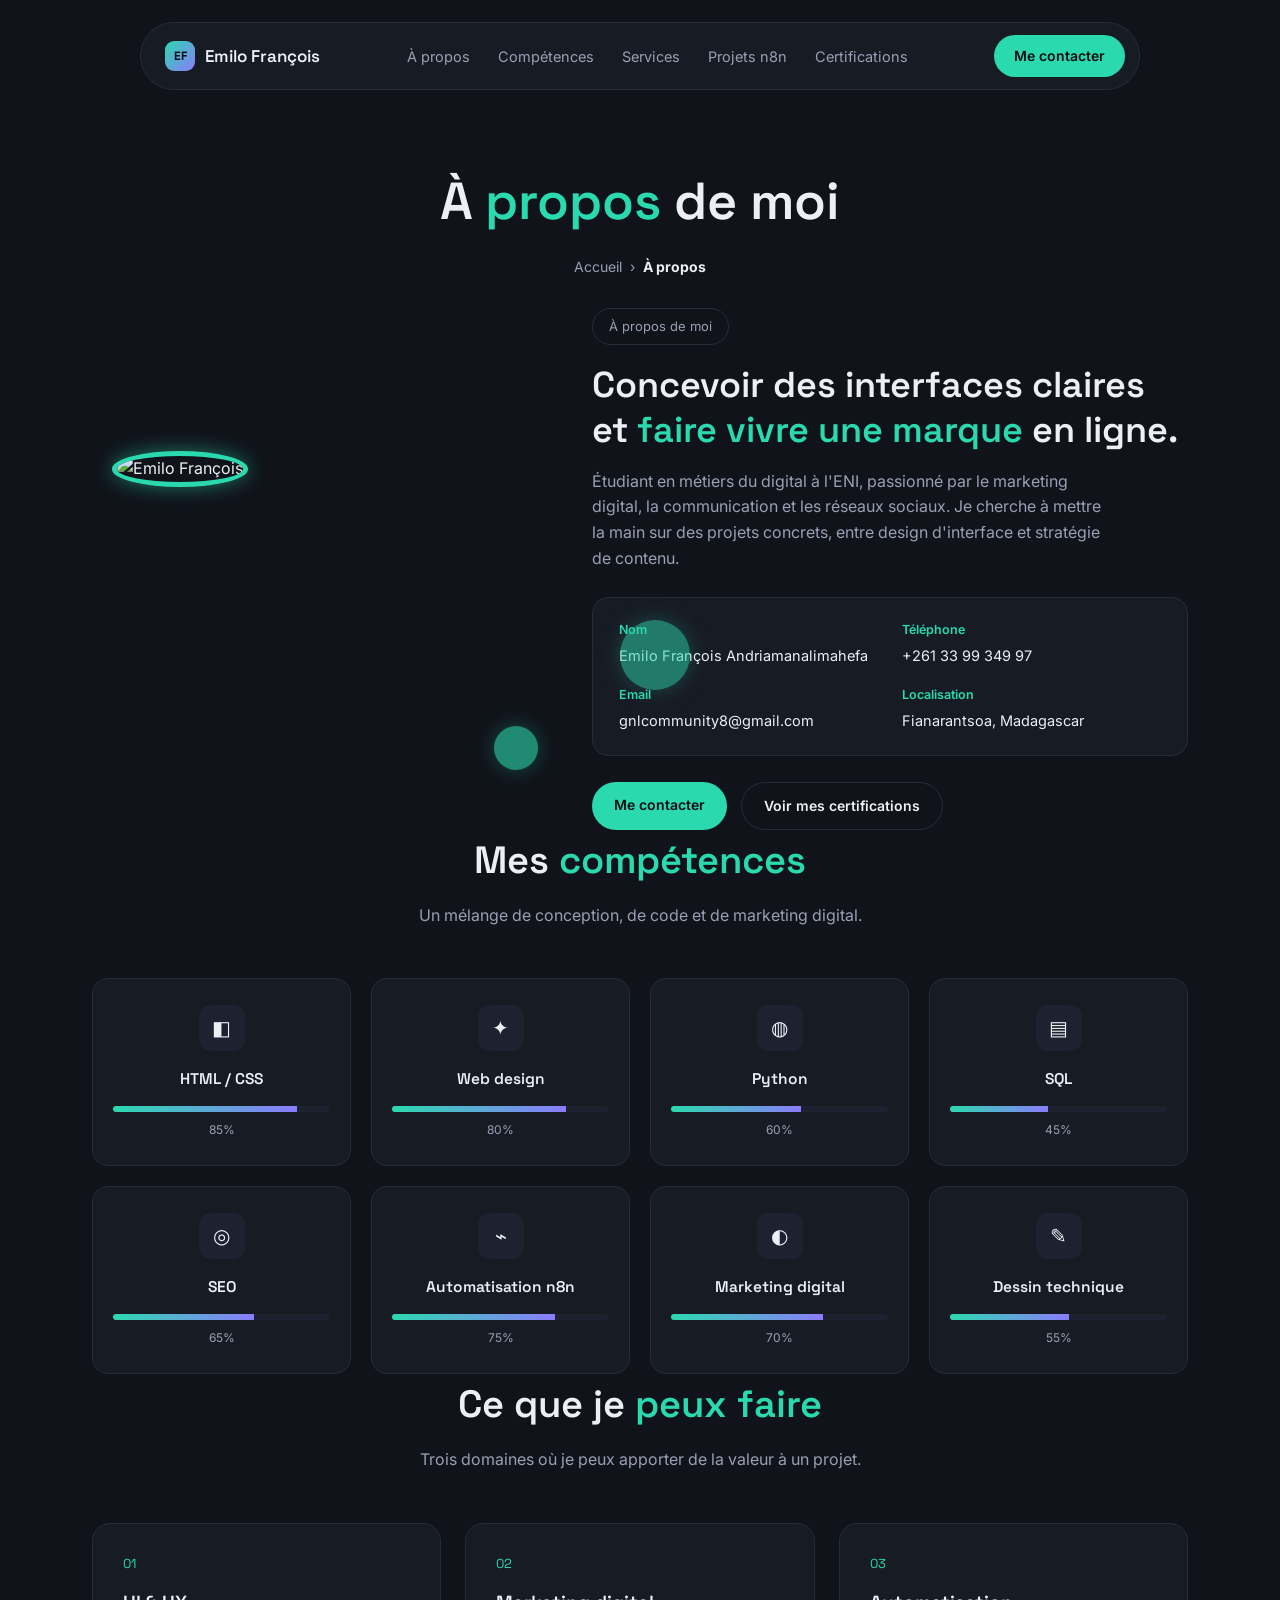
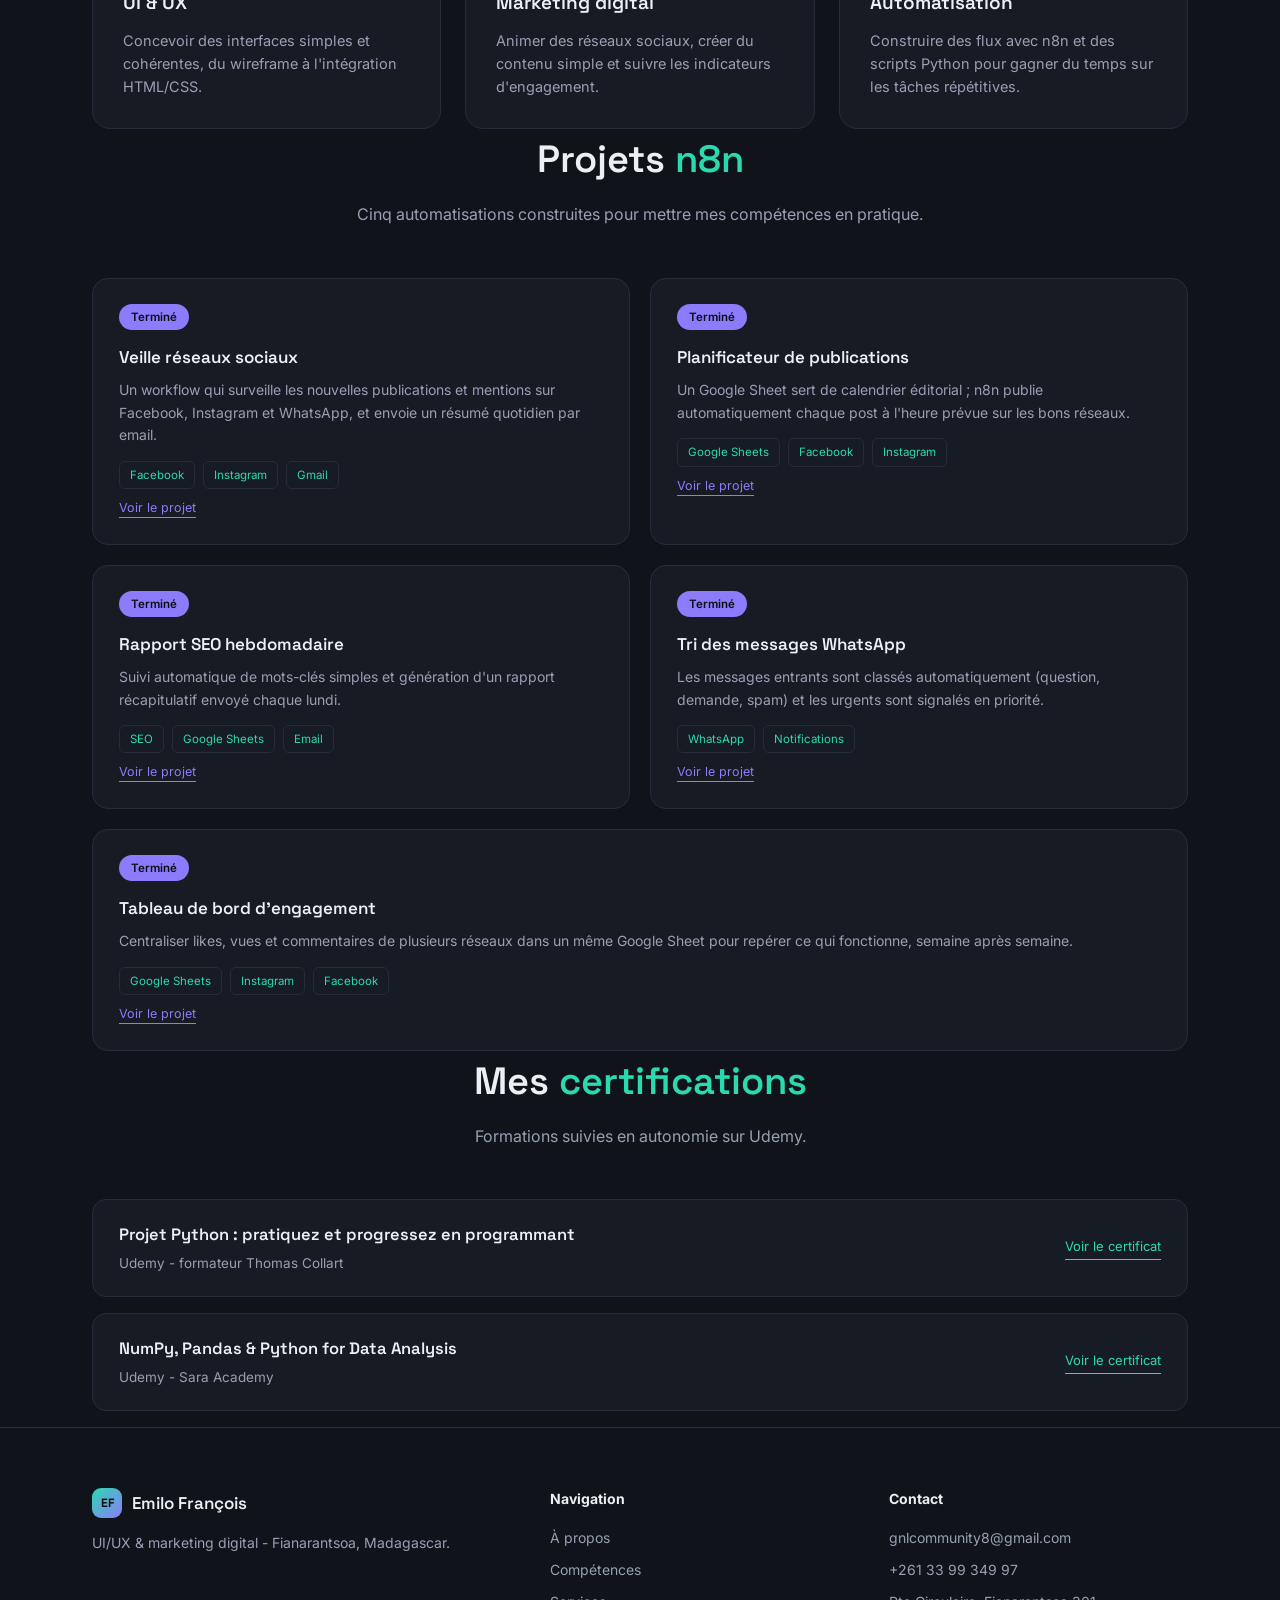
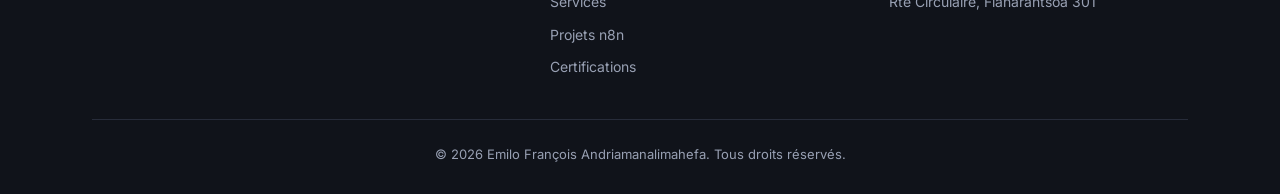
==== index.html @ 7b70b785 "Rename portfolio-emilo-v2.html to index.html" ====
<!DOCTYPE html>
<html lang="fr">
<head>
<meta charset="UTF-8">
<meta name="viewport" content="width=device-width, initial-scale=1.0">
<title>Emilo François Andriamanalimahefa — Portfolio</title>
<link rel="preconnect" href="https://fonts.googleapis.com">
<link rel="preconnect" href="https://fonts.gstatic.com" crossorigin>
<link href="https://fonts.googleapis.com/css2?family=Space+Grotesk:wght@500;600;700&family=Inter:wght@400;500;600&display=swap" rel="stylesheet">
<style>
  :root{
    --bg:#10131A;
    --panel:#171B24;
    --panel-2:#1D2230;
    --border:#272C3A;
    --text:#ECEFF4;
    --muted:#98A0B3;
    --teal:#2BD9AF;
    --violet:#8B7CFB;
  }
  *{ box-sizing:border-box; margin:0; padding:0; }
  html{ scroll-behavior:smooth; }
  body{
    background:var(--bg);
    color:var(--text);
    font-family:'Inter', sans-serif;
    line-height:1.6;
  }
  h1,h2,h3,.brand{ font-family:'Space Grotesk', sans-serif; font-weight:600; }
  a{ color:inherit; text-decoration:none; }
  .wrap{ max-width:1160px; margin:0 auto; padding:0 32px; }
  section{ padding:96px 0; }

  /* ---- nav ---- */
  .navbar{
    background:var(--panel);
    border:1px solid var(--border);
    border-radius:100px;
    margin:22px auto 0;
    max-width:1000px;
    display:flex; align-items:center; justify-content:space-between;
    padding:12px 14px 12px 24px;
  }
  .navbar.wrap{
    max-width:1000px;
  }

  .site-header{ 
    max-width:1000px; 
  }

  .brand{ 
    display:flex; 
    align-items:center; 
    gap:10px; 
    font-size:17px; 
  }

  .footer-brand{ 
    margin-bottom:14px; 
  }

  .brand .chip{
    width:30px; 
    height:30px; 
    border-radius:9px;
    background:linear-gradient(135deg, var(--teal), var(--violet));
    display:flex; 
    align-items:center; 
    justify-content:center;
    font-size:12px; 
    font-weight:700; color:#0B0D12;
  }

  .navlinks{ 
    display:flex; 
    gap:28px; 
    font-size:14.5px; 
    color:var(--muted); 
  }

  .navlinks a:hover{ 
    color:var(--text); 
  }

  .navbar .cta{
    background:var(--teal); 
    color:#0B0D12; 
    font-weight:600; 
    font-size:14px;
    padding:10px 20px; 
    border-radius:100px;
  }

  @media (max-width:760px){ .navlinks{ display:none; } }

  /* ---- header / breadcrumb ---- */
  .pageHead{ 
    text-align:center; 
    padding:70px 0 30px; 
  }

  .pageHead h1{ 
    font-size:clamp(34px,5vw,52px); 
  }
   .pageHead h1 em{ 
    color:var(--teal); 
    font-style:normal; 
  }
  .crumb{ 
    color:var(--muted); 
    font-size:14px; 
    margin-top:12px; 
  }

  .crumb b{ 
    color:var(--text); 
  }

  /* ---- about ---- */
  .about{ 
    display:grid; 
    grid-template-columns: 0.85fr 1.15fr; 
    gap:60px; 
    align-items:center; 
  }

  .photo-wrap .photo img{ 
    position:relative; 
    width:100%; 
    max-width:360px;
    box-shadow:0 0 20px rgba(43, 217, 175, 0.5);
  }

  .photo-wrap ::before{
    content:""; 
    position:absolute; 
    top:620px; 
    left:620px;
    width:70px; 
    height:70px;
    box-shadow:0 0 20px rgba(43, 217, 175, 0.5);
    border-radius:50%;
    background:var(--teal); 
    opacity:.5; z-index:0;
  }

  .photo-wrap ::after{
    content:""; 
    position:absolute; 
    bottom:130px; right:58%;
    box-shadow:0 0 20px rgba(43, 217, 175, 0.5);
    width:44px; 
    height:44px; 
    border-radius:50%;
    background:var(--teal); 
    opacity:.6; 
    z-index:0;
  }
 

  img {
    border-radius :50%;
    border: 5px solid var(--teal);
    margin-left: 20px;
    margin-bottom: 200px;
  }

  .tagpill{
    display:inline-block; 
    font-size:13px; 
    padding:7px 16px;
    border:1px solid var(--border); 
    border-radius:100px; 
    color:var(--muted);
    margin-bottom:18px;
  }

  .about h2{ 
    font-size:clamp(26px,3.4vw,36px); 
    line-height:1.25; 
    margin-bottom:16px; 
  }

  .about h2 em{ 
    color:var(--teal); 
    font-style:normal; 
  }

  .about p.lead{ 
    color:var(--muted); 
    max-width:52ch; 
    margin-bottom:26px; 
  }

  .infobox{
    background:var(--panel); 
    border:1px solid var(--border); 
    border-radius:16px;
    padding:22px 26px; 
    display:grid; 
    grid-template-columns:1fr 1fr; 
    gap:18px 24px;
    margin-bottom:26px;
  }

  .infobox .lbl{ color:var(--teal); font-size:12.5px; font-weight:600; }
  .infobox .val{ font-size:14.5px; margin-top:4px; word-break:break-word; }
  .btnrow{ display:flex; gap:14px; flex-wrap:wrap; }
  .btn{ font-size:14px; font-weight:600; padding:12px 22px; border-radius:100px; }
  .btn.solid{ background:var(--teal); color:#0B0D12; }
  .btn.ghost{ border:1px solid var(--border); color:var(--text); }
  .btn.solid:hover{ background:var(--violet); }
  .btn.ghost:hover{ border-color:var(--teal); color:var(--teal); }

  /* ---- skills ---- */
  .skills-head{ text-align:center; margin-bottom:50px; }
  .skills-head h2{ font-size:clamp(26px,3.6vw,38px); }
  .skills-head h2 em{ color:var(--teal); font-style:normal; }
  .skills-head p{ color:var(--muted); margin-top:12px; }
  .skill-grid{ display:grid; grid-template-columns:repeat(4,1fr); gap:20px; }
  .skill-card{
    background:var(--panel); border:1px solid var(--border); border-radius:16px;
    padding:26px 20px; text-align:center;
  }
  .skill-card .ic{
    width:46px; height:46px; border-radius:12px; margin:0 auto 16px;
    background:var(--panel-2); display:flex; align-items:center; justify-content:center;
    font-size:20px;
  }
  .skill-card h3{ font-size:15.5px; margin-bottom:14px; }
  .meter{ height:6px; border-radius:100px; background:var(--panel-2); overflow:hidden; }
  .meter b{ display:block; height:100%; width:0; background:linear-gradient(90deg,var(--teal),var(--violet)); transition:width 1.1s ease; }
  .pct{ font-size:12px; color:var(--muted); margin-top:8px; }
  @media (max-width:900px){ .skill-grid{ grid-template-columns:repeat(2,1fr);} .about{ grid-template-columns:1fr; } }

  /* ---- services ---- */
  .svc-grid{ display:grid; grid-template-columns:repeat(3,1fr); gap:24px; }
  .svc-card{
    background:var(--panel); border:1px solid var(--border); border-radius:18px;
    padding:30px;
  }
  .svc-card .num{ color:var(--teal); font-family:'Space Grotesk',sans-serif; font-size:13px; }
  .svc-card h3{ font-size:19px; margin:14px 0 10px; }
  .svc-card p{ color:var(--muted); font-size:14.5px; }
  @media (max-width:860px){ .svc-grid{ grid-template-columns:1fr; } }

  /* ---- projets n8n ---- */
  .proj-grid{ 
    display:grid; 
    grid-template-columns:repeat(2,1fr); 
    gap:20px; }
  .proj-card{
    background:var(--panel); 
    border:1px solid var(--border); 
    border-radius:16px;
    padding:24px 26px; position:relative;
  }
  .proj-card .status{
    display:inline-block; 
    font-size:11.5px; 
    font-weight:600; 
    color:#0B0D12;
    background:var(--violet); 
    padding:4px 12px; 
    border-radius:100px; 
    margin-bottom:14px;
  }
  
  .proj-card h3{ 
    font-size:17px; 
    margin-bottom:8px; }
  .proj-card p{ color:var(--muted); font-size:14px; }
  .proj-card .tools{ margin-top:14px; display:flex; flex-wrap:wrap; gap:8px; }
  .proj-card .tools span{ 
    font-size:11.5px; 
    color:var(--teal); 
    border:1px solid var(--border); 
    padding:4px 10px; 
    border-radius:6px; 
  }
  
  .links{ margin-top:5px; }
  .links a{
    font-size:12.5px; 
    color:var(--violet); 
    border-bottom:1px solid var(--violet); 
    padding-bottom:2px;
  }
  .proj-card.full-width{ grid-column:1 / -1; }
  @media (max-width:820px){ .proj-grid{ grid-template-columns:1fr; } }

  /* ---- certifications ---- */
  .cert{
    display:flex; justify-content:space-between; align-items:center; gap:16px;
    background:var(--panel); border:1px solid var(--border); border-radius:14px;
    padding:22px 26px; margin-bottom:16px;
  }
  .cert h3{ font-size:16.5px; }
  .cert p{ color:var(--muted); font-size:13.5px; margin-top:4px; }
  .cert a{ font-size:13px; color:var(--teal); white-space:nowrap; border-bottom:1px solid var(--teal); padding-bottom:2px; }

  /* ---- footer ---- */
  footer{ border-top:1px solid var(--border); padding:60px 0 30px; }
  .foot-grid{ display:grid; grid-template-columns:1.4fr 1fr 1fr; gap:40px; margin-bottom:40px; }
  .foot-grid h4{ font-size:14px; margin-bottom:16px; color:var(--text); }
  .foot-grid p{ color:var(--muted); font-size:14px; }
  .foot-grid ul{ list-style:none; display:flex; flex-direction:column; gap:10px; font-size:14px; color:var(--muted); }
  .foot-bottom{ text-align:center; font-size:13px; color:var(--muted); border-top:1px solid var(--border); padding-top:24px; }
  @media (max-width:760px){ .foot-grid{ grid-template-columns:1fr; } }
</style>
</head>
<body>

<div class="navbar wrap" style="max-width:1000px;">
  <div class="brand"><span class="chip">EF</span>Emilo François</div>
  <div class="navlinks">
    <a href="#apropos">À propos</a>
    <a href="#competences">Compétences</a>
    <a href="#services">Services</a>
    <a href="#projets">Projets n8n</a>
    <a href="#certifications">Certifications</a>
  </div>
  <a class="cta" href="#contact">Me contacter</a>
</div>

<header class="pageHead">
  <h1>À <em>propos</em> de moi</h1>
  <div class="crumb">Accueil &nbsp;›&nbsp; <b>À propos</b></div>
</header>

<section id="apropos" class="wrap">
  <div class="about">
    <div class="photo-wrap">
      <div class="photo"><img src="images/emilo.jpeg" alt="Emilo François"></div>
    </div>
    <div>
      <span class="tagpill">À propos de moi</span>
      <h2>Concevoir des interfaces claires et <em>faire vivre une marque</em> en ligne.</h2>
      <p class="lead">Étudiant en métiers du digital à l'ENI, passionné par le marketing digital, la communication et les réseaux sociaux. Je cherche à mettre la main sur des projets concrets, entre design d'interface et stratégie de contenu.</p>
      <div class="infobox">
        <div><div class="lbl">Nom</div><div class="val">Emilo François Andriamanalimahefa</div></div>
        <div><div class="lbl">Téléphone</div><div class="val">+261 33 99 349 97</div></div>
        <div><div class="lbl">Email</div><div class="val">gnlcommunity8@gmail.com</div></div>
        <div><div class="lbl">Localisation</div><div class="val">Fianarantsoa, Madagascar</div></div>
      </div>
      <div class="btnrow">
        <a class="btn solid" href="mailto:gnlcommunity8@gmail.com">Me contacter</a>
        <a class="btn ghost" href="#certifications">Voir mes certifications</a>
      </div>
    </div>
  </div>
</section>

<section id="competences" class="wrap">
  <div class="skills-head">
    <h2>Mes <em>compétences</em></h2>
    <p>Un mélange de conception, de code et de marketing digital.</p>
  </div>
  <div class="skill-grid">
    <div class="skill-card" data-level="85"><div class="ic">◧</div><h3>HTML / CSS</h3><div class="meter"><b></b></div><div class="pct">85%</div></div>
    <div class="skill-card" data-level="80"><div class="ic">✦</div><h3>Web design</h3><div class="meter"><b></b></div><div class="pct">80%</div></div>
    <div class="skill-card" data-level="60"><div class="ic">◍</div><h3>Python</h3><div class="meter"><b></b></div><div class="pct">60%</div></div>
    <div class="skill-card" data-level="45"><div class="ic">▤</div><h3>SQL</h3><div class="meter"><b></b></div><div class="pct">45%</div></div>
    <div class="skill-card" data-level="65"><div class="ic">◎</div><h3>SEO</h3><div class="meter"><b></b></div><div class="pct">65%</div></div>
    <div class="skill-card" data-level="75"><div class="ic">⌁</div><h3>Automatisation n8n</h3><div class="meter"><b></b></div><div class="pct">75%</div></div>
    <div class="skill-card" data-level="70"><div class="ic">◐</div><h3>Marketing digital</h3><div class="meter"><b></b></div><div class="pct">70%</div></div>
    <div class="skill-card" data-level="55"><div class="ic">✎</div><h3>Dessin technique</h3><div class="meter"><b></b></div><div class="pct">55%</div></div>
  </div>
</section>

<section id="services" class="wrap">
  <div class="skills-head">
    <h2>Ce que je <em>peux faire</em></h2>
    <p>Trois domaines où je peux apporter de la valeur à un projet.</p>
  </div>
  <div class="svc-grid">
    <div class="svc-card">
      <div class="num">01</div>
      <h3>UI &amp; UX</h3>
      <p>Concevoir des interfaces simples et cohérentes, du wireframe à l'intégration HTML/CSS.</p>
    </div>
    <div class="svc-card">
      <div class="num">02</div>
      <h3>Marketing digital</h3>
      <p>Animer des réseaux sociaux, créer du contenu simple et suivre les indicateurs d'engagement.</p>
    </div>
    <div class="svc-card">
      <div class="num">03</div>
      <h3>Automatisation</h3>
      <p>Construire des flux avec n8n et des scripts Python pour gagner du temps sur les tâches répétitives.</p>
    </div>
  </div>
</section>

<section id="projets" class="wrap">
  <div class="skills-head">
    <h2>Projets <em>n8n</em></h2>
    <p>Cinq automatisations construites pour mettre mes compétences en pratique.</p>
  </div>
  <div class="proj-grid">
    <div class="proj-card">
      <span class="status done">Terminé</span>
      <h3>Veille réseaux sociaux</h3>
      <p>Un workflow qui surveille les nouvelles publications et mentions sur Facebook, Instagram et WhatsApp, et envoie un résumé quotidien par email.</p>
      <div class="tools"><span>Facebook</span><span>Instagram</span><span>Gmail</span></div>
      <div class="links"><a href="#" target="_blank" rel="noopener">Voir le projet</a></div>
    </div>
    <div class="proj-card">
      <span class="status done">Terminé</span>
      <h3>Planificateur de publications</h3>
      <p>Un Google Sheet sert de calendrier éditorial ; n8n publie automatiquement chaque post à l'heure prévue sur les bons réseaux.</p>
      <div class="tools"><span>Google Sheets</span><span>Facebook</span><span>Instagram</span></div>
      <div class="links"><a href="#" target="_blank" rel="noopener">Voir le projet</a></div>
    </div>
    <div class="proj-card">
      <span class="status done">Terminé</span>
      <h3>Rapport SEO hebdomadaire</h3>
      <p>Suivi automatique de mots-clés simples et génération d'un rapport récapitulatif envoyé chaque lundi.</p>
      <div class="tools"><span>SEO</span><span>Google Sheets</span><span>Email</span></div>
      <div class="links"><a href="#" target="_blank" rel="noopener">Voir le projet</a></div>
    </div>
    <div class="proj-card">
      <span class="status done">Terminé</span>
      <h3>Tri des messages WhatsApp</h3>
      <p>Les messages entrants sont classés automatiquement (question, demande, spam) et les urgents sont signalés en priorité.</p>
      <div class="tools"><span>WhatsApp</span><span>Notifications</span></div>
      <div class="links"><a href="#" target="_blank" rel="noopener">Voir le projet</a></div>
    </div>
    <div class="proj-card" style="grid-column:1 / -1;">
      <span class="status done">Terminé</span>
      <h3>Tableau de bord d'engagement</h3>
      <p>Centraliser likes, vues et commentaires de plusieurs réseaux dans un même Google Sheet pour repérer ce qui fonctionne, semaine après semaine.</p>
      <div class="tools"><span>Google Sheets</span><span>Instagram</span><span>Facebook</span></div>
      <div class="links"><a href="#" target="_blank" rel="noopener">Voir le projet</a></div>
    </div>
  </div>
</section>

<section id="certifications" class="wrap">
  <div class="skills-head">
    <h2>Mes <em>certifications</em></h2>
    <p>Formations suivies en autonomie sur Udemy.</p>
  </div>
  <div class="cert">
    <div>
      <h3>Projet Python : pratiquez et progressez en programmant</h3>
      <p>Udemy - formateur Thomas Collart</p>
    </div>
    <a href="https://ude.my/UC-29e9c13c-3653-44a8-a137-3fab49cb236e" target="_blank" rel="noopener">Voir le certificat</a>
  </div>
  <div class="cert">
    <div>
      <h3>NumPy, Pandas &amp; Python for Data Analysis</h3>
      <p>Udemy - Sara Academy</p>
    </div>
    <a href="https://ude.my/UC-13073cbd-6714-447e-84b9-987572819603" target="_blank" rel="noopener">Voir le certificat</a>
  </div>
</section>

<footer id="contact">
  <div class="wrap">
    <div class="foot-grid">
      <div>
        <div class="brand" style="margin-bottom:14px;"><span class="chip">EF</span>Emilo François</div>
        <p>UI/UX &amp; marketing digital - Fianarantsoa, Madagascar.</p>
      </div>
      <div>
        <h4>Navigation</h4>
        <ul>
          <li><a href="#apropos">À propos</a></li>
          <li><a href="#competences">Compétences</a></li>
          <li><a href="#services">Services</a></li>
          <li><a href="#projets">Projets n8n</a></li>
          <li><a href="#certifications">Certifications</a></li>
        </ul>
      </div>
      <div>
        <h4>Contact</h4>
        <ul>
          <li><a href="mailto:gnlcommunity8@gmail.com">gnlcommunity8@gmail.com</a></li>
          <li><a href="tel:+261339934997">+261 33 99 349 97</a></li>
          <li>Rte Circulaire, Fianarantsoa 301</li>
        </ul>
      </div>
    </div>
    <div class="foot-bottom">© 2026 Emilo François Andriamanalimahefa. Tous droits réservés.</div>
  </div>
</footer>

<script>
  const io = new IntersectionObserver((entries) => {
    entries.forEach(e => {
      if(e.isIntersecting){
        const card = e.target;
        const lvl = card.getAttribute('data-level');
        card.querySelector('.meter b').style.width = lvl + '%';
        io.unobserve(card);
      }
    });
  }, { threshold:.4 });
  document.querySelectorAll('.skill-card').forEach(c => io.observe(c));
</script>

</body>
</html>
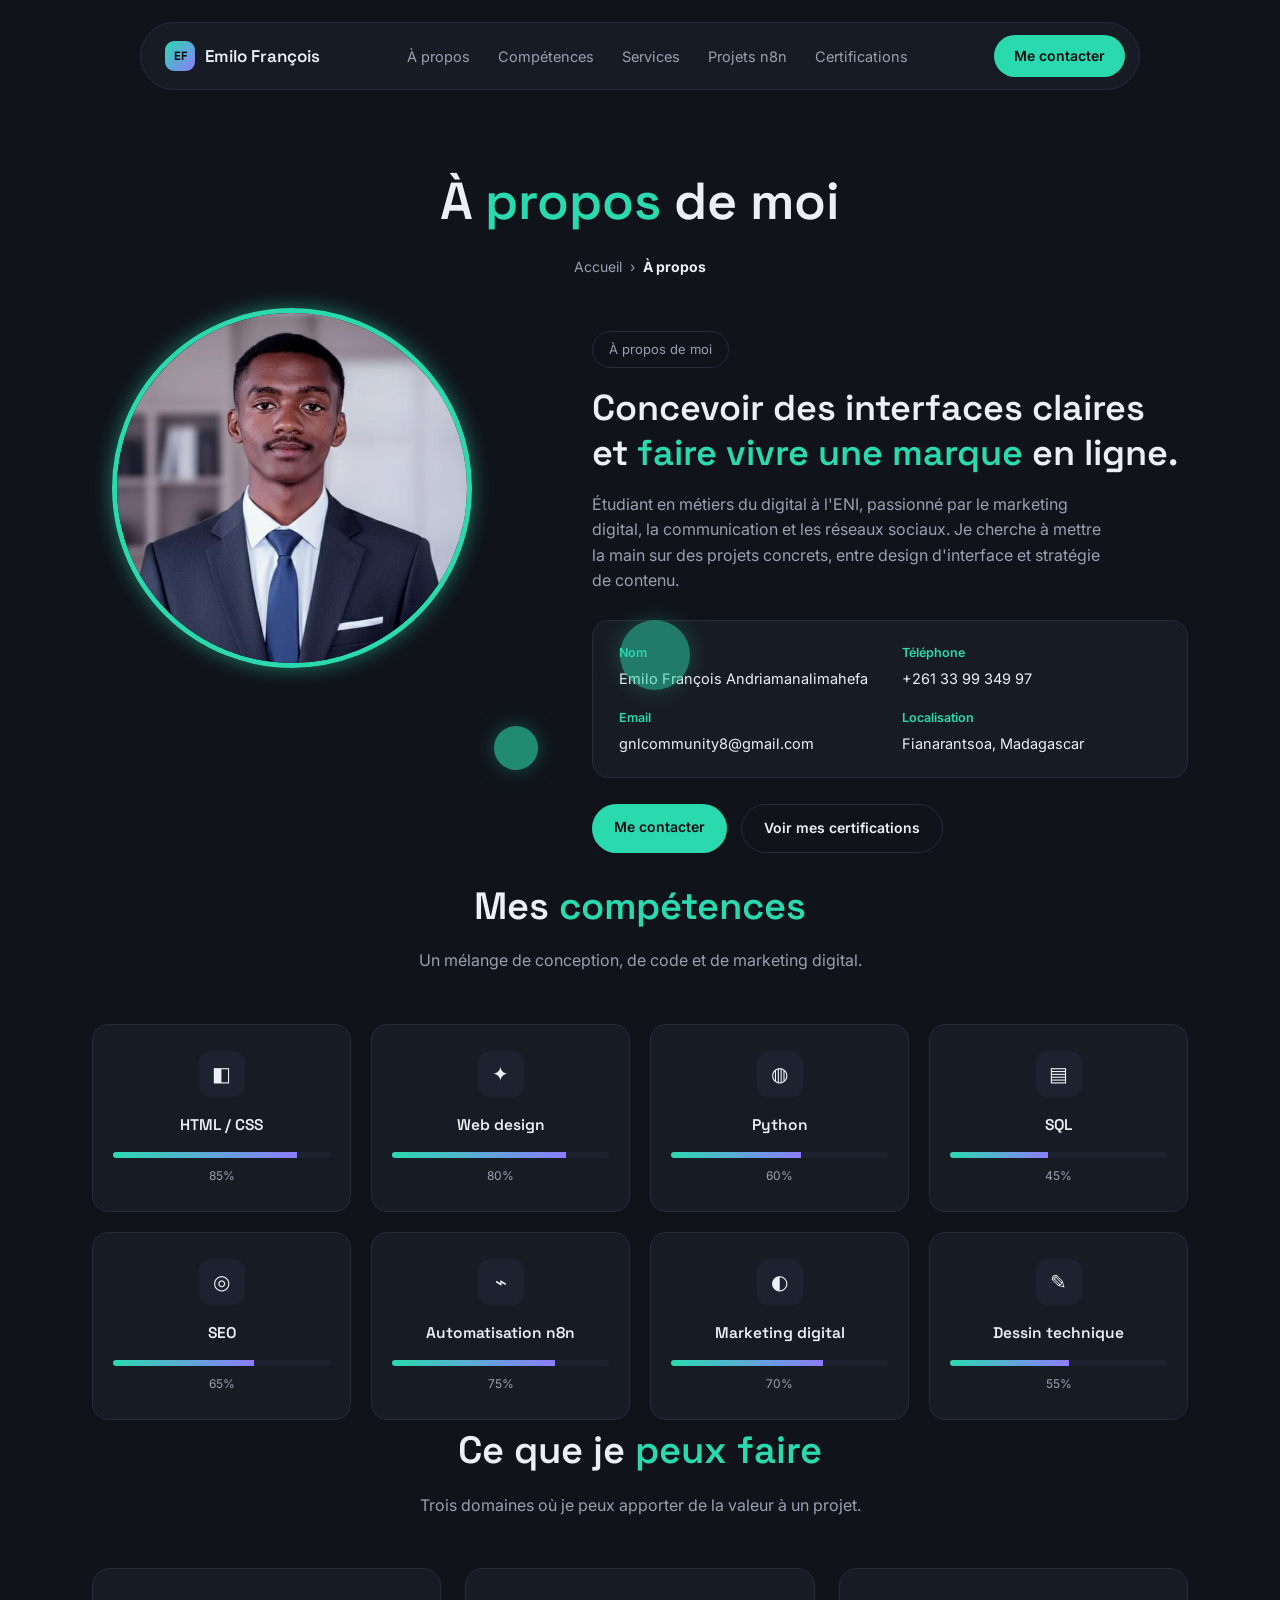
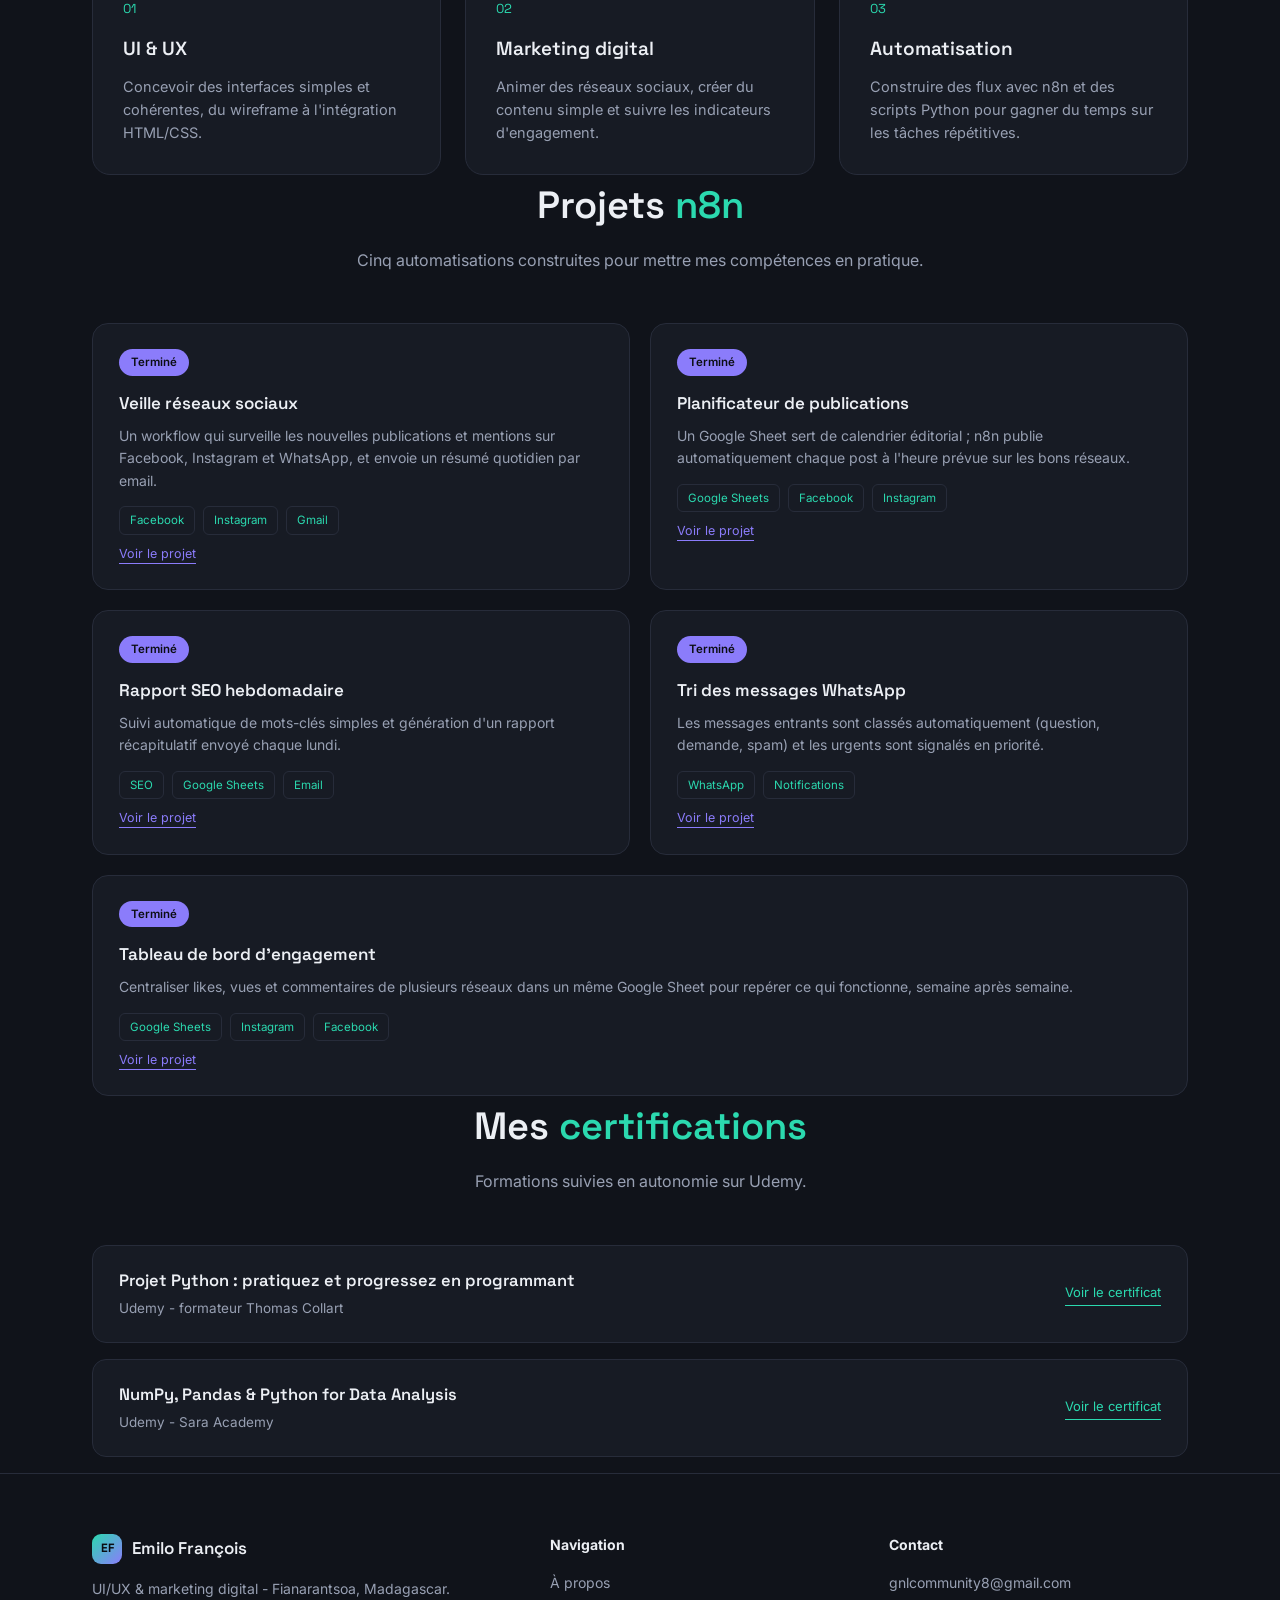
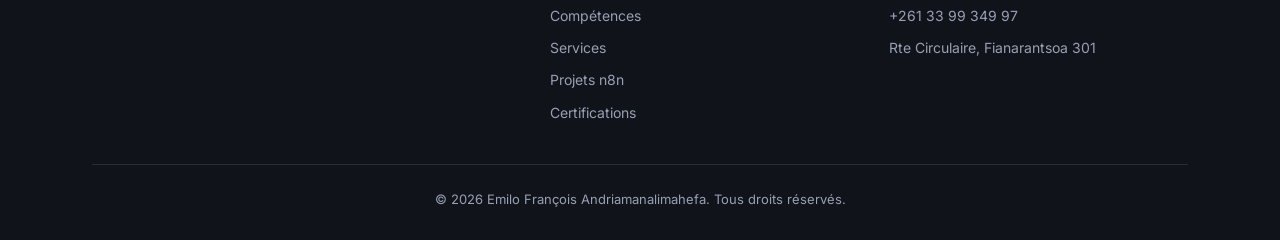
==== commit 3d0ac48f: "Update index.html" ====
--- a/index.html
+++ b/index.html
@@ -332,7 +332,7 @@
 <section id="apropos" class="wrap">
   <div class="about">
     <div class="photo-wrap">
-      <div class="photo"><img src="images/emilo.jpeg" alt="Emilo François"></div>
+      <div class="photo"><img src="emilo.jpeg" alt="Emilo François"></div>
     </div>
     <div>
       <span class="tagpill">À propos de moi</span>
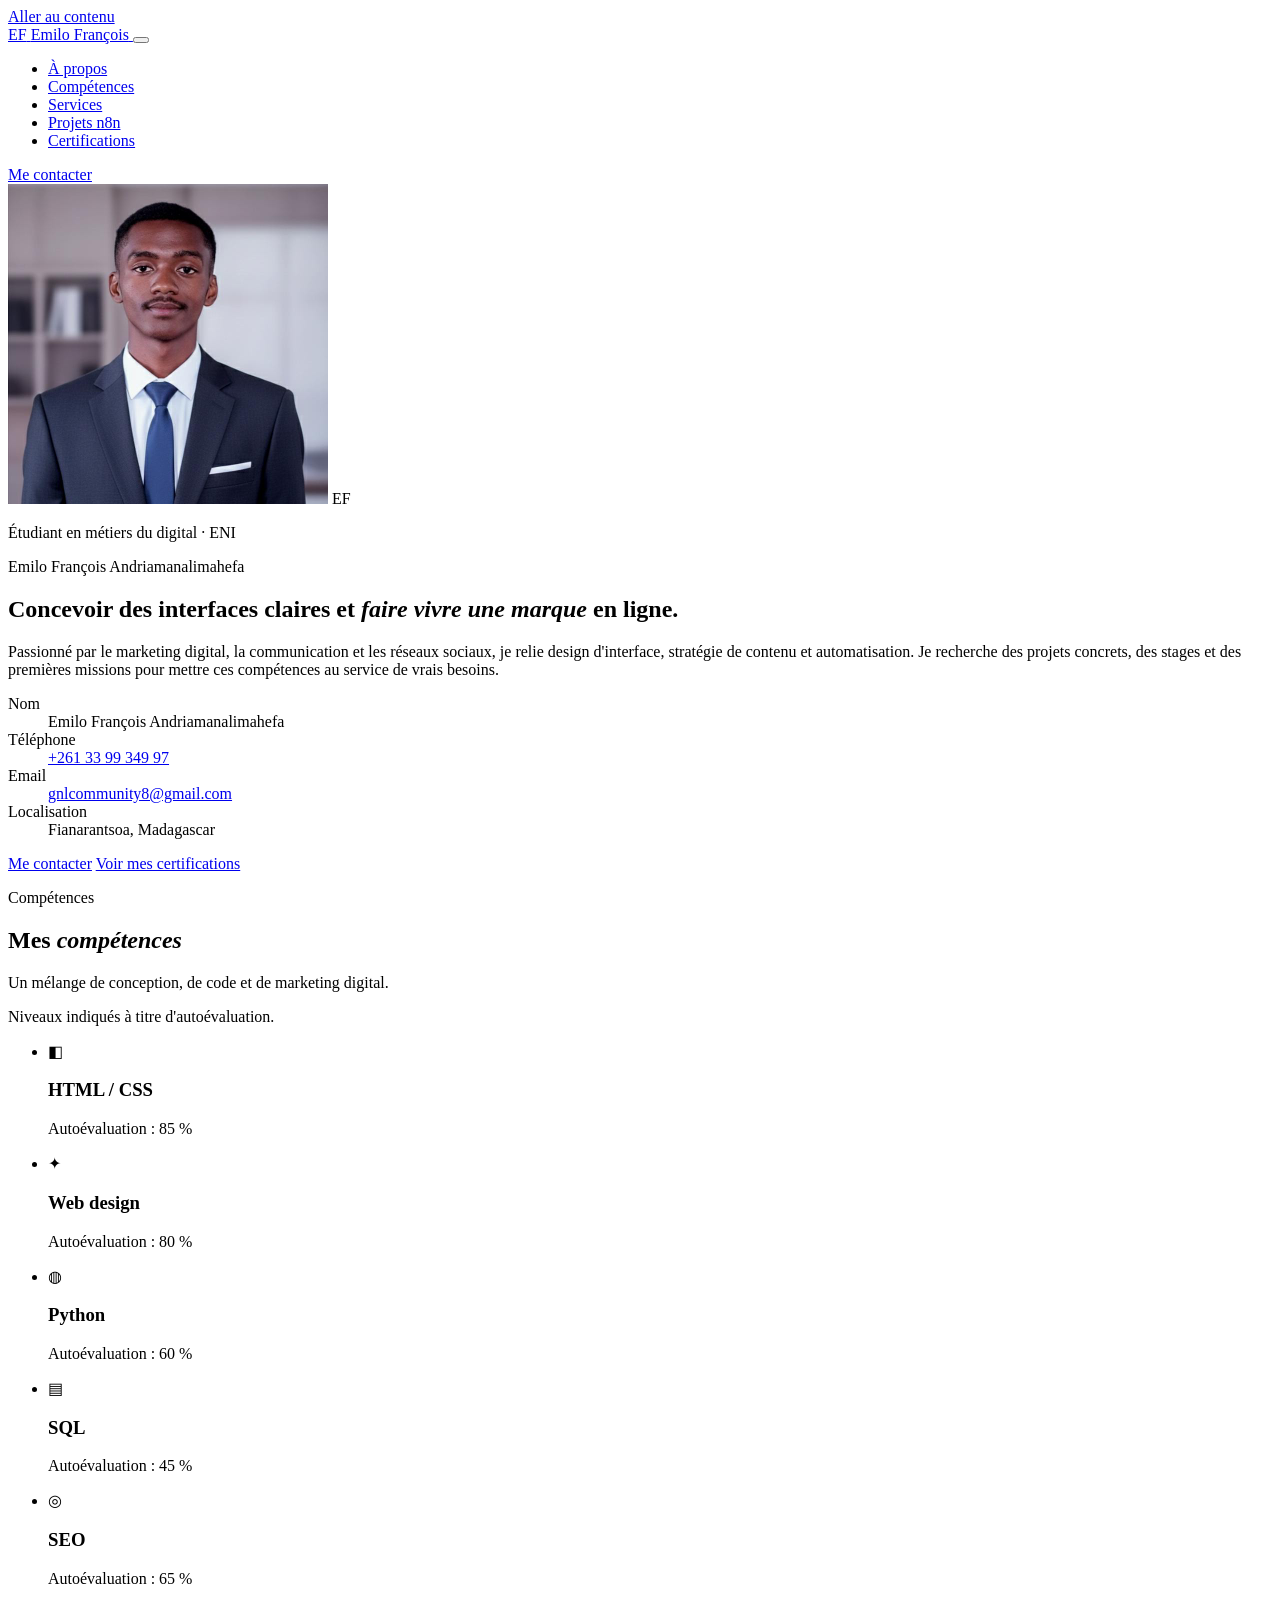
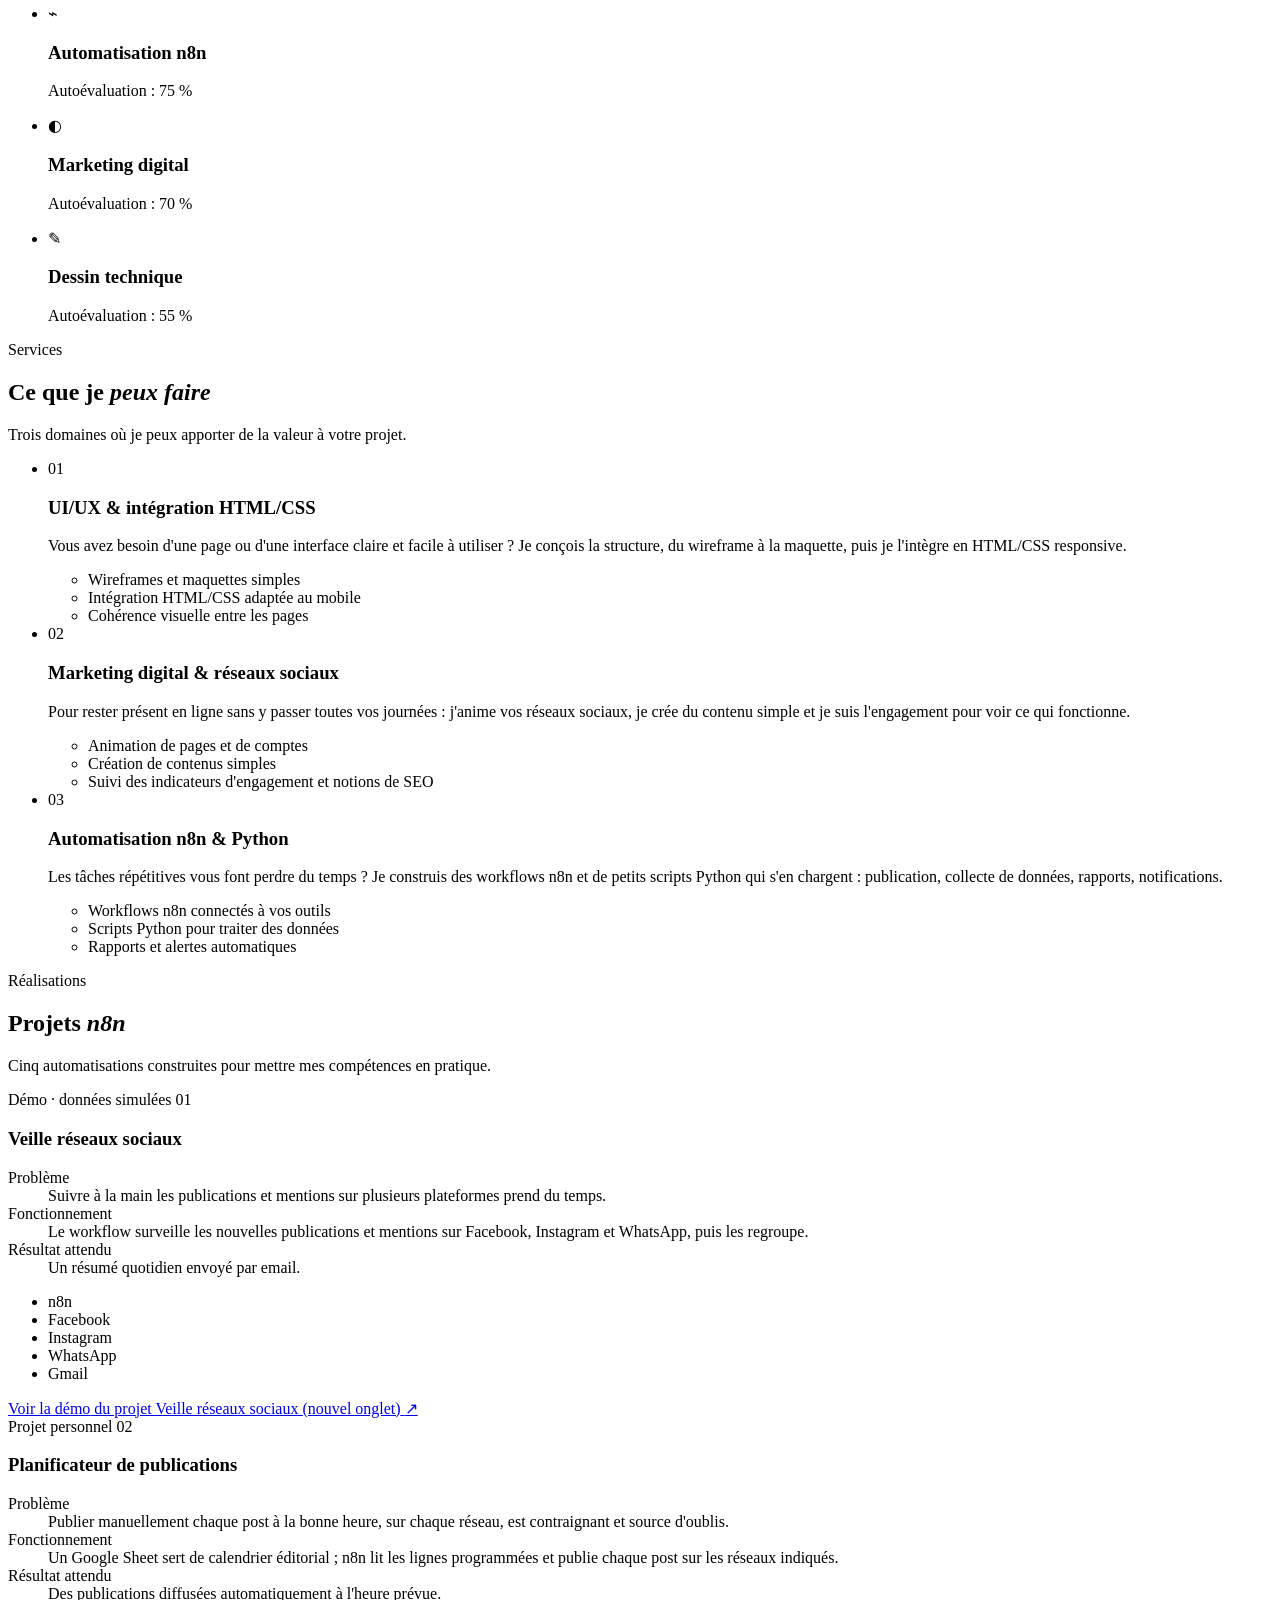
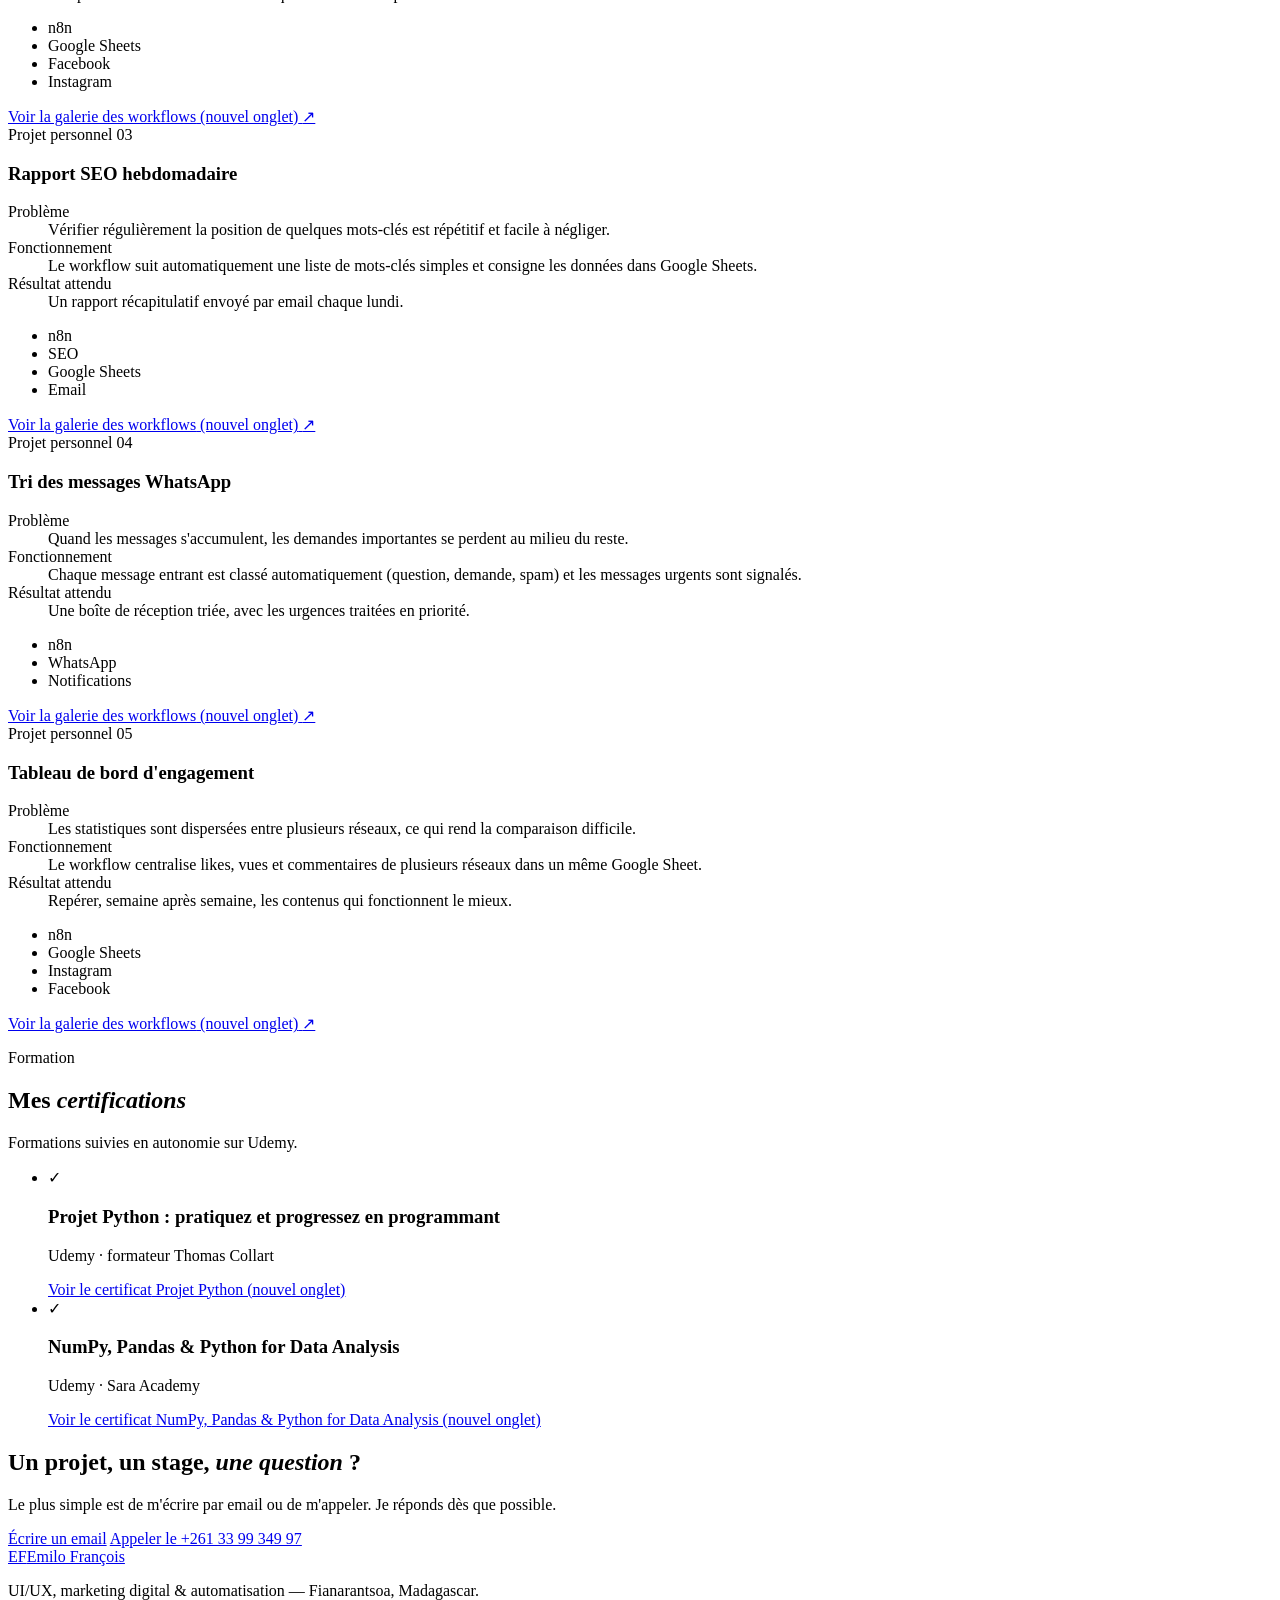
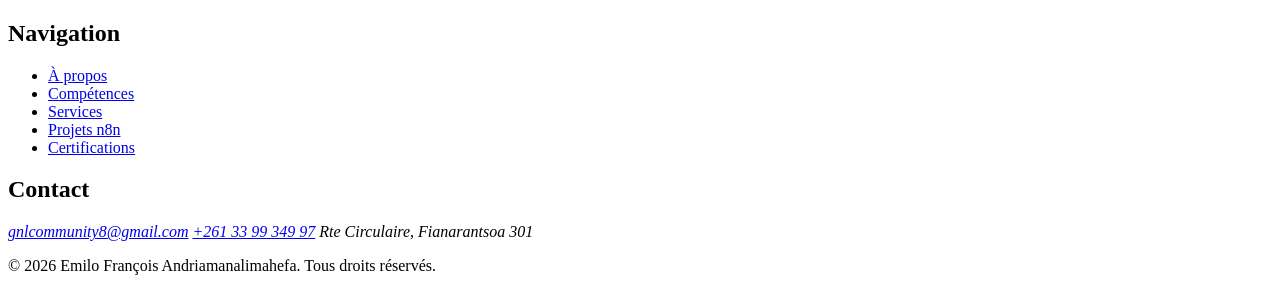
==== commit db129e81: "Update index.html" ====
--- a/index.html
+++ b/index.html
@@ -1,506 +1,367 @@
 <!DOCTYPE html>
 <html lang="fr">
 <head>
-<meta charset="UTF-8">
-<meta name="viewport" content="width=device-width, initial-scale=1.0">
-<title>Emilo François Andriamanalimahefa — Portfolio</title>
-<link rel="preconnect" href="https://fonts.googleapis.com">
-<link rel="preconnect" href="https://fonts.gstatic.com" crossorigin>
-<link href="https://fonts.googleapis.com/css2?family=Space+Grotesk:wght@500;600;700&family=Inter:wght@400;500;600&display=swap" rel="stylesheet">
-<style>
-  :root{
-    --bg:#10131A;
-    --panel:#171B24;
-    --panel-2:#1D2230;
-    --border:#272C3A;
-    --text:#ECEFF4;
-    --muted:#98A0B3;
-    --teal:#2BD9AF;
-    --violet:#8B7CFB;
-  }
-  *{ box-sizing:border-box; margin:0; padding:0; }
-  html{ scroll-behavior:smooth; }
-  body{
-    background:var(--bg);
-    color:var(--text);
-    font-family:'Inter', sans-serif;
-    line-height:1.6;
-  }
-  h1,h2,h3,.brand{ font-family:'Space Grotesk', sans-serif; font-weight:600; }
-  a{ color:inherit; text-decoration:none; }
-  .wrap{ max-width:1160px; margin:0 auto; padding:0 32px; }
-  section{ padding:96px 0; }
-
-  /* ---- nav ---- */
-  .navbar{
-    background:var(--panel);
-    border:1px solid var(--border);
-    border-radius:100px;
-    margin:22px auto 0;
-    max-width:1000px;
-    display:flex; align-items:center; justify-content:space-between;
-    padding:12px 14px 12px 24px;
-  }
-  .navbar.wrap{
-    max-width:1000px;
-  }
-
-  .site-header{ 
-    max-width:1000px; 
-  }
-
-  .brand{ 
-    display:flex; 
-    align-items:center; 
-    gap:10px; 
-    font-size:17px; 
-  }
-
-  .footer-brand{ 
-    margin-bottom:14px; 
-  }
-
-  .brand .chip{
-    width:30px; 
-    height:30px; 
-    border-radius:9px;
-    background:linear-gradient(135deg, var(--teal), var(--violet));
-    display:flex; 
-    align-items:center; 
-    justify-content:center;
-    font-size:12px; 
-    font-weight:700; color:#0B0D12;
-  }
-
-  .navlinks{ 
-    display:flex; 
-    gap:28px; 
-    font-size:14.5px; 
-    color:var(--muted); 
-  }
-
-  .navlinks a:hover{ 
-    color:var(--text); 
-  }
-
-  .navbar .cta{
-    background:var(--teal); 
-    color:#0B0D12; 
-    font-weight:600; 
-    font-size:14px;
-    padding:10px 20px; 
-    border-radius:100px;
-  }
-
-  @media (max-width:760px){ .navlinks{ display:none; } }
-
-  /* ---- header / breadcrumb ---- */
-  .pageHead{ 
-    text-align:center; 
-    padding:70px 0 30px; 
-  }
-
-  .pageHead h1{ 
-    font-size:clamp(34px,5vw,52px); 
-  }
-   .pageHead h1 em{ 
-    color:var(--teal); 
-    font-style:normal; 
-  }
-  .crumb{ 
-    color:var(--muted); 
-    font-size:14px; 
-    margin-top:12px; 
-  }
-
-  .crumb b{ 
-    color:var(--text); 
-  }
-
-  /* ---- about ---- */
-  .about{ 
-    display:grid; 
-    grid-template-columns: 0.85fr 1.15fr; 
-    gap:60px; 
-    align-items:center; 
-  }
-
-  .photo-wrap .photo img{ 
-    position:relative; 
-    width:100%; 
-    max-width:360px;
-    box-shadow:0 0 20px rgba(43, 217, 175, 0.5);
-  }
-
-  .photo-wrap ::before{
-    content:""; 
-    position:absolute; 
-    top:620px; 
-    left:620px;
-    width:70px; 
-    height:70px;
-    box-shadow:0 0 20px rgba(43, 217, 175, 0.5);
-    border-radius:50%;
-    background:var(--teal); 
-    opacity:.5; z-index:0;
-  }
-
-  .photo-wrap ::after{
-    content:""; 
-    position:absolute; 
-    bottom:130px; right:58%;
-    box-shadow:0 0 20px rgba(43, 217, 175, 0.5);
-    width:44px; 
-    height:44px; 
-    border-radius:50%;
-    background:var(--teal); 
-    opacity:.6; 
-    z-index:0;
-  }
- 
-
-  img {
-    border-radius :50%;
-    border: 5px solid var(--teal);
-    margin-left: 20px;
-    margin-bottom: 200px;
-  }
-
-  .tagpill{
-    display:inline-block; 
-    font-size:13px; 
-    padding:7px 16px;
-    border:1px solid var(--border); 
-    border-radius:100px; 
-    color:var(--muted);
-    margin-bottom:18px;
-  }
-
-  .about h2{ 
-    font-size:clamp(26px,3.4vw,36px); 
-    line-height:1.25; 
-    margin-bottom:16px; 
-  }
-
-  .about h2 em{ 
-    color:var(--teal); 
-    font-style:normal; 
-  }
-
-  .about p.lead{ 
-    color:var(--muted); 
-    max-width:52ch; 
-    margin-bottom:26px; 
-  }
-
-  .infobox{
-    background:var(--panel); 
-    border:1px solid var(--border); 
-    border-radius:16px;
-    padding:22px 26px; 
-    display:grid; 
-    grid-template-columns:1fr 1fr; 
-    gap:18px 24px;
-    margin-bottom:26px;
-  }
-
-  .infobox .lbl{ color:var(--teal); font-size:12.5px; font-weight:600; }
-  .infobox .val{ font-size:14.5px; margin-top:4px; word-break:break-word; }
-  .btnrow{ display:flex; gap:14px; flex-wrap:wrap; }
-  .btn{ font-size:14px; font-weight:600; padding:12px 22px; border-radius:100px; }
-  .btn.solid{ background:var(--teal); color:#0B0D12; }
-  .btn.ghost{ border:1px solid var(--border); color:var(--text); }
-  .btn.solid:hover{ background:var(--violet); }
-  .btn.ghost:hover{ border-color:var(--teal); color:var(--teal); }
-
-  /* ---- skills ---- */
-  .skills-head{ text-align:center; margin-bottom:50px; }
-  .skills-head h2{ font-size:clamp(26px,3.6vw,38px); }
-  .skills-head h2 em{ color:var(--teal); font-style:normal; }
-  .skills-head p{ color:var(--muted); margin-top:12px; }
-  .skill-grid{ display:grid; grid-template-columns:repeat(4,1fr); gap:20px; }
-  .skill-card{
-    background:var(--panel); border:1px solid var(--border); border-radius:16px;
-    padding:26px 20px; text-align:center;
-  }
-  .skill-card .ic{
-    width:46px; height:46px; border-radius:12px; margin:0 auto 16px;
-    background:var(--panel-2); display:flex; align-items:center; justify-content:center;
-    font-size:20px;
-  }
-  .skill-card h3{ font-size:15.5px; margin-bottom:14px; }
-  .meter{ height:6px; border-radius:100px; background:var(--panel-2); overflow:hidden; }
-  .meter b{ display:block; height:100%; width:0; background:linear-gradient(90deg,var(--teal),var(--violet)); transition:width 1.1s ease; }
-  .pct{ font-size:12px; color:var(--muted); margin-top:8px; }
-  @media (max-width:900px){ .skill-grid{ grid-template-columns:repeat(2,1fr);} .about{ grid-template-columns:1fr; } }
-
-  /* ---- services ---- */
-  .svc-grid{ display:grid; grid-template-columns:repeat(3,1fr); gap:24px; }
-  .svc-card{
-    background:var(--panel); border:1px solid var(--border); border-radius:18px;
-    padding:30px;
-  }
-  .svc-card .num{ color:var(--teal); font-family:'Space Grotesk',sans-serif; font-size:13px; }
-  .svc-card h3{ font-size:19px; margin:14px 0 10px; }
-  .svc-card p{ color:var(--muted); font-size:14.5px; }
-  @media (max-width:860px){ .svc-grid{ grid-template-columns:1fr; } }
-
-  /* ---- projets n8n ---- */
-  .proj-grid{ 
-    display:grid; 
-    grid-template-columns:repeat(2,1fr); 
-    gap:20px; }
-  .proj-card{
-    background:var(--panel); 
-    border:1px solid var(--border); 
-    border-radius:16px;
-    padding:24px 26px; position:relative;
-  }
-  .proj-card .status{
-    display:inline-block; 
-    font-size:11.5px; 
-    font-weight:600; 
-    color:#0B0D12;
-    background:var(--violet); 
-    padding:4px 12px; 
-    border-radius:100px; 
-    margin-bottom:14px;
-  }
-  
-  .proj-card h3{ 
-    font-size:17px; 
-    margin-bottom:8px; }
-  .proj-card p{ color:var(--muted); font-size:14px; }
-  .proj-card .tools{ margin-top:14px; display:flex; flex-wrap:wrap; gap:8px; }
-  .proj-card .tools span{ 
-    font-size:11.5px; 
-    color:var(--teal); 
-    border:1px solid var(--border); 
-    padding:4px 10px; 
-    border-radius:6px; 
-  }
-  
-  .links{ margin-top:5px; }
-  .links a{
-    font-size:12.5px; 
-    color:var(--violet); 
-    border-bottom:1px solid var(--violet); 
-    padding-bottom:2px;
-  }
-  .proj-card.full-width{ grid-column:1 / -1; }
-  @media (max-width:820px){ .proj-grid{ grid-template-columns:1fr; } }
-
-  /* ---- certifications ---- */
-  .cert{
-    display:flex; justify-content:space-between; align-items:center; gap:16px;
-    background:var(--panel); border:1px solid var(--border); border-radius:14px;
-    padding:22px 26px; margin-bottom:16px;
-  }
-  .cert h3{ font-size:16.5px; }
-  .cert p{ color:var(--muted); font-size:13.5px; margin-top:4px; }
-  .cert a{ font-size:13px; color:var(--teal); white-space:nowrap; border-bottom:1px solid var(--teal); padding-bottom:2px; }
-
-  /* ---- footer ---- */
-  footer{ border-top:1px solid var(--border); padding:60px 0 30px; }
-  .foot-grid{ display:grid; grid-template-columns:1.4fr 1fr 1fr; gap:40px; margin-bottom:40px; }
-  .foot-grid h4{ font-size:14px; margin-bottom:16px; color:var(--text); }
-  .foot-grid p{ color:var(--muted); font-size:14px; }
-  .foot-grid ul{ list-style:none; display:flex; flex-direction:column; gap:10px; font-size:14px; color:var(--muted); }
-  .foot-bottom{ text-align:center; font-size:13px; color:var(--muted); border-top:1px solid var(--border); padding-top:24px; }
-  @media (max-width:760px){ .foot-grid{ grid-template-columns:1fr; } }
-</style>
+  <meta charset="UTF-8">
+  <meta name="viewport" content="width=device-width, initial-scale=1.0">
+  <title>Emilo François Andriamanalimahefa — UI/UX, marketing digital &amp; automatisation n8n</title>
+  <meta name="description" content="Portfolio d'Emilo François Andriamanalimahefa, étudiant en métiers du digital à l'ENI (Madagascar) : intégration HTML/CSS, UI/UX, marketing digital, SEO et automatisation avec n8n et Python.">
+  <meta name="author" content="Emilo François Andriamanalimahefa">
+  <meta name="theme-color" content="#10131A">
+
+  <!-- Open Graph : ajouter og:url et og:image une fois le site en ligne (URL absolue requise) -->
+  <meta property="og:type" content="website">
+  <meta property="og:locale" content="fr_FR">
+  <meta property="og:title" content="Emilo François Andriamanalimahefa — Portfolio">
+  <meta property="og:description" content="UI/UX, intégration HTML/CSS, marketing digital et automatisation n8n. Étudiant à l'ENI, Fianarantsoa, Madagascar.">
+
+  <link rel="preconnect" href="https://fonts.googleapis.com">
+  <link rel="preconnect" href="https://fonts.gstatic.com" crossorigin>
+  <link href="https://fonts.googleapis.com/css2?family=Space+Grotesk:wght@500;600;700&family=Inter:wght@400;500;600&display=swap" rel="stylesheet">
+  <link rel="stylesheet" href="style.css">
+
+  <!-- Signale au CSS que JavaScript est actif (sinon les barres restent visibles à leur valeur) -->
+  <script>document.documentElement.classList.add('js');</script>
+  <script src="js/script.js" defer></script>
 </head>
 <body>
 
-<div class="navbar wrap" style="max-width:1000px;">
-  <div class="brand"><span class="chip">EF</span>Emilo François</div>
-  <div class="navlinks">
-    <a href="#apropos">À propos</a>
-    <a href="#competences">Compétences</a>
-    <a href="#services">Services</a>
-    <a href="#projets">Projets n8n</a>
-    <a href="#certifications">Certifications</a>
-  </div>
-  <a class="cta" href="#contact">Me contacter</a>
-</div>
-
-<header class="pageHead">
-  <h1>À <em>propos</em> de moi</h1>
-  <div class="crumb">Accueil &nbsp;›&nbsp; <b>À propos</b></div>
-</header>
-
-<section id="apropos" class="wrap">
-  <div class="about">
-    <div class="photo-wrap">
-      <div class="photo"><img src="emilo.jpeg" alt="Emilo François"></div>
-    </div>
-    <div>
-      <span class="tagpill">À propos de moi</span>
-      <h2>Concevoir des interfaces claires et <em>faire vivre une marque</em> en ligne.</h2>
-      <p class="lead">Étudiant en métiers du digital à l'ENI, passionné par le marketing digital, la communication et les réseaux sociaux. Je cherche à mettre la main sur des projets concrets, entre design d'interface et stratégie de contenu.</p>
-      <div class="infobox">
-        <div><div class="lbl">Nom</div><div class="val">Emilo François Andriamanalimahefa</div></div>
-        <div><div class="lbl">Téléphone</div><div class="val">+261 33 99 349 97</div></div>
-        <div><div class="lbl">Email</div><div class="val">gnlcommunity8@gmail.com</div></div>
-        <div><div class="lbl">Localisation</div><div class="val">Fianarantsoa, Madagascar</div></div>
-      </div>
-      <div class="btnrow">
-        <a class="btn solid" href="mailto:gnlcommunity8@gmail.com">Me contacter</a>
-        <a class="btn ghost" href="#certifications">Voir mes certifications</a>
-      </div>
-    </div>
-  </div>
-</section>
-
-<section id="competences" class="wrap">
-  <div class="skills-head">
-    <h2>Mes <em>compétences</em></h2>
-    <p>Un mélange de conception, de code et de marketing digital.</p>
-  </div>
-  <div class="skill-grid">
-    <div class="skill-card" data-level="85"><div class="ic">◧</div><h3>HTML / CSS</h3><div class="meter"><b></b></div><div class="pct">85%</div></div>
-    <div class="skill-card" data-level="80"><div class="ic">✦</div><h3>Web design</h3><div class="meter"><b></b></div><div class="pct">80%</div></div>
-    <div class="skill-card" data-level="60"><div class="ic">◍</div><h3>Python</h3><div class="meter"><b></b></div><div class="pct">60%</div></div>
-    <div class="skill-card" data-level="45"><div class="ic">▤</div><h3>SQL</h3><div class="meter"><b></b></div><div class="pct">45%</div></div>
-    <div class="skill-card" data-level="65"><div class="ic">◎</div><h3>SEO</h3><div class="meter"><b></b></div><div class="pct">65%</div></div>
-    <div class="skill-card" data-level="75"><div class="ic">⌁</div><h3>Automatisation n8n</h3><div class="meter"><b></b></div><div class="pct">75%</div></div>
-    <div class="skill-card" data-level="70"><div class="ic">◐</div><h3>Marketing digital</h3><div class="meter"><b></b></div><div class="pct">70%</div></div>
-    <div class="skill-card" data-level="55"><div class="ic">✎</div><h3>Dessin technique</h3><div class="meter"><b></b></div><div class="pct">55%</div></div>
-  </div>
-</section>
-
-<section id="services" class="wrap">
-  <div class="skills-head">
-    <h2>Ce que je <em>peux faire</em></h2>
-    <p>Trois domaines où je peux apporter de la valeur à un projet.</p>
-  </div>
-  <div class="svc-grid">
-    <div class="svc-card">
-      <div class="num">01</div>
-      <h3>UI &amp; UX</h3>
-      <p>Concevoir des interfaces simples et cohérentes, du wireframe à l'intégration HTML/CSS.</p>
-    </div>
-    <div class="svc-card">
-      <div class="num">02</div>
-      <h3>Marketing digital</h3>
-      <p>Animer des réseaux sociaux, créer du contenu simple et suivre les indicateurs d'engagement.</p>
-    </div>
-    <div class="svc-card">
-      <div class="num">03</div>
-      <h3>Automatisation</h3>
-      <p>Construire des flux avec n8n et des scripts Python pour gagner du temps sur les tâches répétitives.</p>
-    </div>
-  </div>
-</section>
-
-<section id="projets" class="wrap">
-  <div class="skills-head">
-    <h2>Projets <em>n8n</em></h2>
-    <p>Cinq automatisations construites pour mettre mes compétences en pratique.</p>
-  </div>
-  <div class="proj-grid">
-    <div class="proj-card">
-      <span class="status done">Terminé</span>
-      <h3>Veille réseaux sociaux</h3>
-      <p>Un workflow qui surveille les nouvelles publications et mentions sur Facebook, Instagram et WhatsApp, et envoie un résumé quotidien par email.</p>
-      <div class="tools"><span>Facebook</span><span>Instagram</span><span>Gmail</span></div>
-      <div class="links"><a href="#" target="_blank" rel="noopener">Voir le projet</a></div>
-    </div>
-    <div class="proj-card">
-      <span class="status done">Terminé</span>
-      <h3>Planificateur de publications</h3>
-      <p>Un Google Sheet sert de calendrier éditorial ; n8n publie automatiquement chaque post à l'heure prévue sur les bons réseaux.</p>
-      <div class="tools"><span>Google Sheets</span><span>Facebook</span><span>Instagram</span></div>
-      <div class="links"><a href="#" target="_blank" rel="noopener">Voir le projet</a></div>
-    </div>
-    <div class="proj-card">
-      <span class="status done">Terminé</span>
-      <h3>Rapport SEO hebdomadaire</h3>
-      <p>Suivi automatique de mots-clés simples et génération d'un rapport récapitulatif envoyé chaque lundi.</p>
-      <div class="tools"><span>SEO</span><span>Google Sheets</span><span>Email</span></div>
-      <div class="links"><a href="#" target="_blank" rel="noopener">Voir le projet</a></div>
-    </div>
-    <div class="proj-card">
-      <span class="status done">Terminé</span>
-      <h3>Tri des messages WhatsApp</h3>
-      <p>Les messages entrants sont classés automatiquement (question, demande, spam) et les urgents sont signalés en priorité.</p>
-      <div class="tools"><span>WhatsApp</span><span>Notifications</span></div>
-      <div class="links"><a href="#" target="_blank" rel="noopener">Voir le projet</a></div>
-    </div>
-    <div class="proj-card" style="grid-column:1 / -1;">
-      <span class="status done">Terminé</span>
-      <h3>Tableau de bord d'engagement</h3>
-      <p>Centraliser likes, vues et commentaires de plusieurs réseaux dans un même Google Sheet pour repérer ce qui fonctionne, semaine après semaine.</p>
-      <div class="tools"><span>Google Sheets</span><span>Instagram</span><span>Facebook</span></div>
-      <div class="links"><a href="#" target="_blank" rel="noopener">Voir le projet</a></div>
-    </div>
-  </div>
-</section>
-
-<section id="certifications" class="wrap">
-  <div class="skills-head">
-    <h2>Mes <em>certifications</em></h2>
-    <p>Formations suivies en autonomie sur Udemy.</p>
-  </div>
-  <div class="cert">
-    <div>
-      <h3>Projet Python : pratiquez et progressez en programmant</h3>
-      <p>Udemy - formateur Thomas Collart</p>
-    </div>
-    <a href="https://ude.my/UC-29e9c13c-3653-44a8-a137-3fab49cb236e" target="_blank" rel="noopener">Voir le certificat</a>
-  </div>
-  <div class="cert">
-    <div>
-      <h3>NumPy, Pandas &amp; Python for Data Analysis</h3>
-      <p>Udemy - Sara Academy</p>
-    </div>
-    <a href="https://ude.my/UC-13073cbd-6714-447e-84b9-987572819603" target="_blank" rel="noopener">Voir le certificat</a>
-  </div>
-</section>
-
-<footer id="contact">
-  <div class="wrap">
-    <div class="foot-grid">
-      <div>
-        <div class="brand" style="margin-bottom:14px;"><span class="chip">EF</span>Emilo François</div>
-        <p>UI/UX &amp; marketing digital - Fianarantsoa, Madagascar.</p>
-      </div>
-      <div>
-        <h4>Navigation</h4>
-        <ul>
+  <a class="skip-link" href="#contenu">Aller au contenu</a>
+
+  <!-- ================= EN-TÊTE / NAVIGATION ================= -->
+  <header class="site-header">
+    <nav class="navbar" aria-label="Navigation principale">
+      <a class="brand" href="#apropos" aria-label="Emilo François — retour en haut">
+        <span class="brand-chip" aria-hidden="true">EF</span>
+        <span>Emilo François</span>
+      </a>
+
+      <button class="nav-toggle" type="button" aria-expanded="false" aria-controls="menu-principal" aria-label="Ouvrir le menu">
+        <span class="nav-toggle-bar" aria-hidden="true"></span>
+        <span class="nav-toggle-bar" aria-hidden="true"></span>
+        <span class="nav-toggle-bar" aria-hidden="true"></span>
+      </button>
+
+      <div class="nav-menu" id="menu-principal">
+        <ul class="nav-links">
           <li><a href="#apropos">À propos</a></li>
           <li><a href="#competences">Compétences</a></li>
           <li><a href="#services">Services</a></li>
           <li><a href="#projets">Projets n8n</a></li>
           <li><a href="#certifications">Certifications</a></li>
         </ul>
-      </div>
-      <div>
-        <h4>Contact</h4>
-        <ul>
-          <li><a href="mailto:gnlcommunity8@gmail.com">gnlcommunity8@gmail.com</a></li>
-          <li><a href="tel:+261339934997">+261 33 99 349 97</a></li>
-          <li>Rte Circulaire, Fianarantsoa 301</li>
+        <a class="btn btn-solid nav-cta" href="#contact">Me contacter</a>
+      </div>
+    </nav>
+  </header>
+
+  <main id="contenu">
+
+    <!-- ================= À PROPOS / INTRODUCTION ================= -->
+    <section id="apropos" class="section hero" aria-labelledby="titre-apropos">
+      <div class="wrap hero-grid">
+
+        <div class="hero-photo">
+          <div class="photo-frame">
+            <span class="photo-dot photo-dot--lg" aria-hidden="true"></span>
+            <span class="photo-dot photo-dot--sm" aria-hidden="true"></span>
+            <img class="photo" src="emilo.jpeg" width="320" height="320"
+                 alt="Portrait d'Emilo François Andriamanalimahefa"
+                 decoding="async" fetchpriority="high">
+            <span class="photo-fallback" aria-hidden="true">EF</span>
+          </div>
+        </div>
+
+        <div class="hero-text">
+          <p class="eyebrow">Étudiant en métiers du digital · ENI</p>
+          <p class="hero-name">Emilo François Andriamanalimahefa</p>
+          <h1 id="titre-apropos" class="hero-title">
+            Concevoir des interfaces claires et <em>faire vivre une marque</em> en ligne.
+          </h1>
+          <p class="lead">
+            Passionné par le marketing digital, la communication et les réseaux sociaux, je relie
+            design d'interface, stratégie de contenu et automatisation. Je recherche des projets concrets,
+            des stages et des premières missions pour mettre ces compétences au service de vrais besoins.
+          </p>
+
+          <dl class="infobox">
+            <div class="info-item">
+              <dt>Nom</dt>
+              <dd>Emilo François Andriamanalimahefa</dd>
+            </div>
+            <div class="info-item">
+              <dt>Téléphone</dt>
+              <dd><a href="tel:+261339934997">+261 33 99 349 97</a></dd>
+            </div>
+            <div class="info-item">
+              <dt>Email</dt>
+              <dd><a href="mailto:gnlcommunity8@gmail.com">gnlcommunity8@gmail.com</a></dd>
+            </div>
+            <div class="info-item">
+              <dt>Localisation</dt>
+              <dd>Fianarantsoa, Madagascar</dd>
+            </div>
+          </dl>
+
+          <div class="btn-row">
+            <a class="btn btn-solid" href="mailto:gnlcommunity8@gmail.com">Me contacter</a>
+            <a class="btn btn-ghost" href="#certifications">Voir mes certifications</a>
+          </div>
+        </div>
+
+      </div>
+    </section>
+
+    <!-- ================= COMPÉTENCES ================= -->
+    <section id="competences" class="section" aria-labelledby="titre-competences">
+      <div class="wrap">
+        <div class="section-head">
+          <p class="section-kicker">Compétences</p>
+          <h2 id="titre-competences">Mes <em>compétences</em></h2>
+          <p>Un mélange de conception, de code et de marketing digital.</p>
+          <p class="note">Niveaux indiqués à titre d'autoévaluation.</p>
+        </div>
+
+        <ul class="skill-grid">
+          <li class="skill-card" style="--level:85%"><span class="skill-icon" aria-hidden="true">◧</span><h3>HTML / CSS</h3><div class="meter" aria-hidden="true"><span class="meter-fill"></span></div><p class="pct"><span class="visually-hidden">Autoévaluation : </span>85 %</p></li>
+          <li class="skill-card" style="--level:80%"><span class="skill-icon" aria-hidden="true">✦</span><h3>Web design</h3><div class="meter" aria-hidden="true"><span class="meter-fill"></span></div><p class="pct"><span class="visually-hidden">Autoévaluation : </span>80 %</p></li>
+          <li class="skill-card" style="--level:60%"><span class="skill-icon" aria-hidden="true">◍</span><h3>Python</h3><div class="meter" aria-hidden="true"><span class="meter-fill"></span></div><p class="pct"><span class="visually-hidden">Autoévaluation : </span>60 %</p></li>
+          <li class="skill-card" style="--level:45%"><span class="skill-icon" aria-hidden="true">▤</span><h3>SQL</h3><div class="meter" aria-hidden="true"><span class="meter-fill"></span></div><p class="pct"><span class="visually-hidden">Autoévaluation : </span>45 %</p></li>
+          <li class="skill-card" style="--level:65%"><span class="skill-icon" aria-hidden="true">◎</span><h3>SEO</h3><div class="meter" aria-hidden="true"><span class="meter-fill"></span></div><p class="pct"><span class="visually-hidden">Autoévaluation : </span>65 %</p></li>
+          <li class="skill-card" style="--level:75%"><span class="skill-icon" aria-hidden="true">⌁</span><h3>Automatisation n8n</h3><div class="meter" aria-hidden="true"><span class="meter-fill"></span></div><p class="pct"><span class="visually-hidden">Autoévaluation : </span>75 %</p></li>
+          <li class="skill-card" style="--level:70%"><span class="skill-icon" aria-hidden="true">◐</span><h3>Marketing digital</h3><div class="meter" aria-hidden="true"><span class="meter-fill"></span></div><p class="pct"><span class="visually-hidden">Autoévaluation : </span>70 %</p></li>
+          <li class="skill-card" style="--level:55%"><span class="skill-icon" aria-hidden="true">✎</span><h3>Dessin technique</h3><div class="meter" aria-hidden="true"><span class="meter-fill"></span></div><p class="pct"><span class="visually-hidden">Autoévaluation : </span>55 %</p></li>
         </ul>
       </div>
+    </section>
+
+    <!-- ================= SERVICES ================= -->
+    <section id="services" class="section" aria-labelledby="titre-services">
+      <div class="wrap">
+        <div class="section-head">
+          <p class="section-kicker">Services</p>
+          <h2 id="titre-services">Ce que je <em>peux faire</em></h2>
+          <p>Trois domaines où je peux apporter de la valeur à votre projet.</p>
+        </div>
+
+        <ul class="svc-grid">
+          <li class="svc-card">
+            <span class="svc-num" aria-hidden="true">01</span>
+            <h3>UI/UX &amp; intégration HTML/CSS</h3>
+            <p>Vous avez besoin d'une page ou d'une interface claire et facile à utiliser ? Je conçois la structure, du wireframe à la maquette, puis je l'intègre en HTML/CSS responsive.</p>
+            <ul class="svc-list">
+              <li>Wireframes et maquettes simples</li>
+              <li>Intégration HTML/CSS adaptée au mobile</li>
+              <li>Cohérence visuelle entre les pages</li>
+            </ul>
+          </li>
+          <li class="svc-card">
+            <span class="svc-num" aria-hidden="true">02</span>
+            <h3>Marketing digital &amp; réseaux sociaux</h3>
+            <p>Pour rester présent en ligne sans y passer toutes vos journées : j'anime vos réseaux sociaux, je crée du contenu simple et je suis l'engagement pour voir ce qui fonctionne.</p>
+            <ul class="svc-list">
+              <li>Animation de pages et de comptes</li>
+              <li>Création de contenus simples</li>
+              <li>Suivi des indicateurs d'engagement et notions de SEO</li>
+            </ul>
+          </li>
+          <li class="svc-card">
+            <span class="svc-num" aria-hidden="true">03</span>
+            <h3>Automatisation n8n &amp; Python</h3>
+            <p>Les tâches répétitives vous font perdre du temps ? Je construis des workflows n8n et de petits scripts Python qui s'en chargent : publication, collecte de données, rapports, notifications.</p>
+            <ul class="svc-list">
+              <li>Workflows n8n connectés à vos outils</li>
+              <li>Scripts Python pour traiter des données</li>
+              <li>Rapports et alertes automatiques</li>
+            </ul>
+          </li>
+        </ul>
+      </div>
+    </section>
+
+    <!-- ================= PROJETS N8N ================= -->
+    <section id="projets" class="section" aria-labelledby="titre-projets">
+      <div class="wrap">
+        <div class="section-head">
+          <p class="section-kicker">Réalisations</p>
+          <h2 id="titre-projets">Projets <em>n8n</em></h2>
+          <p>Cinq automatisations construites pour mettre mes compétences en pratique.</p>
+        </div>
+
+        <div class="proj-grid">
+
+          <article class="proj-card">
+            <div class="proj-top">
+              <span class="badge badge-violet">Démo · données simulées</span>
+              <span class="proj-index" aria-hidden="true">01</span>
+            </div>
+            <h3>Veille réseaux sociaux</h3>
+            <dl class="proj-details">
+              <div><dt>Problème</dt><dd>Suivre à la main les publications et mentions sur plusieurs plateformes prend du temps.</dd></div>
+              <div><dt>Fonctionnement</dt><dd>Le workflow surveille les nouvelles publications et mentions sur Facebook, Instagram et WhatsApp, puis les regroupe.</dd></div>
+              <div><dt>Résultat attendu</dt><dd>Un résumé quotidien envoyé par email.</dd></div>
+            </dl>
+            <ul class="tags" aria-label="Outils utilisés"><li>n8n</li><li>Facebook</li><li>Instagram</li><li>WhatsApp</li><li>Gmail</li></ul>
+            <a class="proj-link" href="https://emilo-projet.infinityfreeapp.com/workflow.php?slug=veille-r-seaux-sociaux-test-donn-es-simul-es" target="_blank" rel="noopener">
+              Voir la démo<span class="visually-hidden"> du projet Veille réseaux sociaux (nouvel onglet)</span> <span aria-hidden="true">↗</span>
+            </a>
+          </article>
+
+          <article class="proj-card">
+            <div class="proj-top">
+              <span class="badge">Projet personnel</span>
+              <span class="proj-index" aria-hidden="true">02</span>
+            </div>
+            <h3>Planificateur de publications</h3>
+            <dl class="proj-details">
+              <div><dt>Problème</dt><dd>Publier manuellement chaque post à la bonne heure, sur chaque réseau, est contraignant et source d'oublis.</dd></div>
+              <div><dt>Fonctionnement</dt><dd>Un Google Sheet sert de calendrier éditorial ; n8n lit les lignes programmées et publie chaque post sur les réseaux indiqués.</dd></div>
+              <div><dt>Résultat attendu</dt><dd>Des publications diffusées automatiquement à l'heure prévue.</dd></div>
+            </dl>
+            <ul class="tags" aria-label="Outils utilisés"><li>n8n</li><li>Google Sheets</li><li>Facebook</li><li>Instagram</li></ul>
+            <!-- À VÉRIFIER : ce lien pointe vers la page générale, pas vers ce projet -->
+            <a class="proj-link" href="https://emilo-projet.infinityfreeapp.com/index.php" target="_blank" rel="noopener">
+              Voir la galerie des workflows<span class="visually-hidden"> (nouvel onglet)</span> <span aria-hidden="true">↗</span>
+            </a>
+          </article>
+
+          <article class="proj-card">
+            <div class="proj-top">
+              <span class="badge">Projet personnel</span>
+              <span class="proj-index" aria-hidden="true">03</span>
+            </div>
+            <h3>Rapport SEO hebdomadaire</h3>
+            <dl class="proj-details">
+              <div><dt>Problème</dt><dd>Vérifier régulièrement la position de quelques mots-clés est répétitif et facile à négliger.</dd></div>
+              <div><dt>Fonctionnement</dt><dd>Le workflow suit automatiquement une liste de mots-clés simples et consigne les données dans Google Sheets.</dd></div>
+              <div><dt>Résultat attendu</dt><dd>Un rapport récapitulatif envoyé par email chaque lundi.</dd></div>
+            </dl>
+            <ul class="tags" aria-label="Outils utilisés"><li>n8n</li><li>SEO</li><li>Google Sheets</li><li>Email</li></ul>
+            <!-- À VÉRIFIER : ce lien pointe vers la page générale, pas vers ce projet -->
+            <a class="proj-link" href="https://emilo-projet.infinityfreeapp.com/index.php" target="_blank" rel="noopener">
+              Voir la galerie des workflows<span class="visually-hidden"> (nouvel onglet)</span> <span aria-hidden="true">↗</span>
+            </a>
+          </article>
+
+          <article class="proj-card">
+            <div class="proj-top">
+              <span class="badge">Projet personnel</span>
+              <span class="proj-index" aria-hidden="true">04</span>
+            </div>
+            <h3>Tri des messages WhatsApp</h3>
+            <dl class="proj-details">
+              <div><dt>Problème</dt><dd>Quand les messages s'accumulent, les demandes importantes se perdent au milieu du reste.</dd></div>
+              <div><dt>Fonctionnement</dt><dd>Chaque message entrant est classé automatiquement (question, demande, spam) et les messages urgents sont signalés.</dd></div>
+              <div><dt>Résultat attendu</dt><dd>Une boîte de réception triée, avec les urgences traitées en priorité.</dd></div>
+            </dl>
+            <ul class="tags" aria-label="Outils utilisés"><li>n8n</li><li>WhatsApp</li><li>Notifications</li></ul>
+            <!-- À VÉRIFIER : ce lien pointe vers la page générale, pas vers ce projet -->
+            <a class="proj-link" href="https://emilo-projet.infinityfreeapp.com/index.php" target="_blank" rel="noopener">
+              Voir la galerie des workflows<span class="visually-hidden"> (nouvel onglet)</span> <span aria-hidden="true">↗</span>
+            </a>
+          </article>
+
+          <article class="proj-card proj-card--wide">
+            <div class="proj-top">
+              <span class="badge">Projet personnel</span>
+              <span class="proj-index" aria-hidden="true">05</span>
+            </div>
+            <h3>Tableau de bord d'engagement</h3>
+            <dl class="proj-details proj-details--row">
+              <div><dt>Problème</dt><dd>Les statistiques sont dispersées entre plusieurs réseaux, ce qui rend la comparaison difficile.</dd></div>
+              <div><dt>Fonctionnement</dt><dd>Le workflow centralise likes, vues et commentaires de plusieurs réseaux dans un même Google Sheet.</dd></div>
+              <div><dt>Résultat attendu</dt><dd>Repérer, semaine après semaine, les contenus qui fonctionnent le mieux.</dd></div>
+            </dl>
+            <ul class="tags" aria-label="Outils utilisés"><li>n8n</li><li>Google Sheets</li><li>Instagram</li><li>Facebook</li></ul>
+            <!-- À VÉRIFIER : ce lien pointe vers la page générale, pas vers ce projet -->
+            <a class="proj-link" href="https://emilo-projet.infinityfreeapp.com/index.php" target="_blank" rel="noopener">
+              Voir la galerie des workflows<span class="visually-hidden"> (nouvel onglet)</span> <span aria-hidden="true">↗</span>
+            </a>
+          </article>
+
+        </div>
+      </div>
+    </section>
+
+    <!-- ================= CERTIFICATIONS ================= -->
+    <section id="certifications" class="section" aria-labelledby="titre-certifications">
+      <div class="wrap">
+        <div class="section-head">
+          <p class="section-kicker">Formation</p>
+          <h2 id="titre-certifications">Mes <em>certifications</em></h2>
+          <p>Formations suivies en autonomie sur Udemy.</p>
+        </div>
+
+        <ul class="cert-list">
+          <li class="cert">
+            <span class="cert-icon" aria-hidden="true">✓</span>
+            <div class="cert-body">
+              <h3>Projet Python : pratiquez et progressez en programmant</h3>
+              <p>Udemy · formateur Thomas Collart</p>
+            </div>
+            <a class="btn btn-ghost btn-sm" href="https://ude.my/UC-29e9c13c-3653-44a8-a137-3fab49cb236e" target="_blank" rel="noopener">
+              Voir le certificat<span class="visually-hidden"> Projet Python (nouvel onglet)</span>
+            </a>
+          </li>
+          <li class="cert">
+            <span class="cert-icon" aria-hidden="true">✓</span>
+            <div class="cert-body">
+              <h3 lang="en">NumPy, Pandas &amp; Python for Data Analysis</h3>
+              <p>Udemy · Sara Academy</p>
+            </div>
+            <a class="btn btn-ghost btn-sm" href="https://ude.my/UC-13073cbd-6714-447e-84b9-987572819603" target="_blank" rel="noopener">
+              Voir le certificat<span class="visually-hidden"> NumPy, Pandas &amp; Python for Data Analysis (nouvel onglet)</span>
+            </a>
+          </li>
+        </ul>
+      </div>
+    </section>
+
+    <!-- ================= CONTACT ================= -->
+    <section id="contact" class="section section--contact" aria-labelledby="titre-contact">
+      <div class="wrap">
+        <div class="contact-card">
+          <h2 id="titre-contact">Un projet, un stage, <em>une question</em> ?</h2>
+          <p>Le plus simple est de m'écrire par email ou de m'appeler. Je réponds dès que possible.</p>
+          <div class="btn-row btn-row--center">
+            <a class="btn btn-solid" href="mailto:gnlcommunity8@gmail.com">Écrire un email</a>
+            <a class="btn btn-ghost" href="tel:+261339934997">Appeler le +261 33 99 349 97</a>
+          </div>
+        </div>
+      </div>
+    </section>
+
+  </main>
+
+  <!-- ================= PIED DE PAGE ================= -->
+  <footer class="site-footer">
+    <div class="wrap">
+      <div class="foot-grid">
+        <div>
+          <a class="brand" href="#apropos"><span class="brand-chip" aria-hidden="true">EF</span><span>Emilo François</span></a>
+          <p class="foot-text">UI/UX, marketing digital &amp; automatisation — Fianarantsoa, Madagascar.</p>
+        </div>
+        <nav aria-label="Navigation du pied de page">
+          <h2 class="foot-title">Navigation</h2>
+          <ul class="foot-list">
+            <li><a href="#apropos">À propos</a></li>
+            <li><a href="#competences">Compétences</a></li>
+            <li><a href="#services">Services</a></li>
+            <li><a href="#projets">Projets n8n</a></li>
+            <li><a href="#certifications">Certifications</a></li>
+          </ul>
+        </nav>
+        <div>
+          <h2 class="foot-title">Contact</h2>
+          <address class="foot-list">
+            <a href="mailto:gnlcommunity8@gmail.com">gnlcommunity8@gmail.com</a>
+            <a href="tel:+261339934997">+261 33 99 349 97</a>
+            <span>Rte Circulaire, Fianarantsoa 301</span>
+          </address>
+        </div>
+      </div>
+      <p class="foot-bottom">© <span id="annee">2026</span> Emilo François Andriamanalimahefa. Tous droits réservés.</p>
     </div>
-    <div class="foot-bottom">© 2026 Emilo François Andriamanalimahefa. Tous droits réservés.</div>
-  </div>
-</footer>
-
-<script>
-  const io = new IntersectionObserver((entries) => {
-    entries.forEach(e => {
-      if(e.isIntersecting){
-        const card = e.target;
-        const lvl = card.getAttribute('data-level');
-        card.querySelector('.meter b').style.width = lvl + '%';
-        io.unobserve(card);
-      }
-    });
-  }, { threshold:.4 });
-  document.querySelectorAll('.skill-card').forEach(c => io.observe(c));
-</script>
+  </footer>
 
 </body>
 </html>
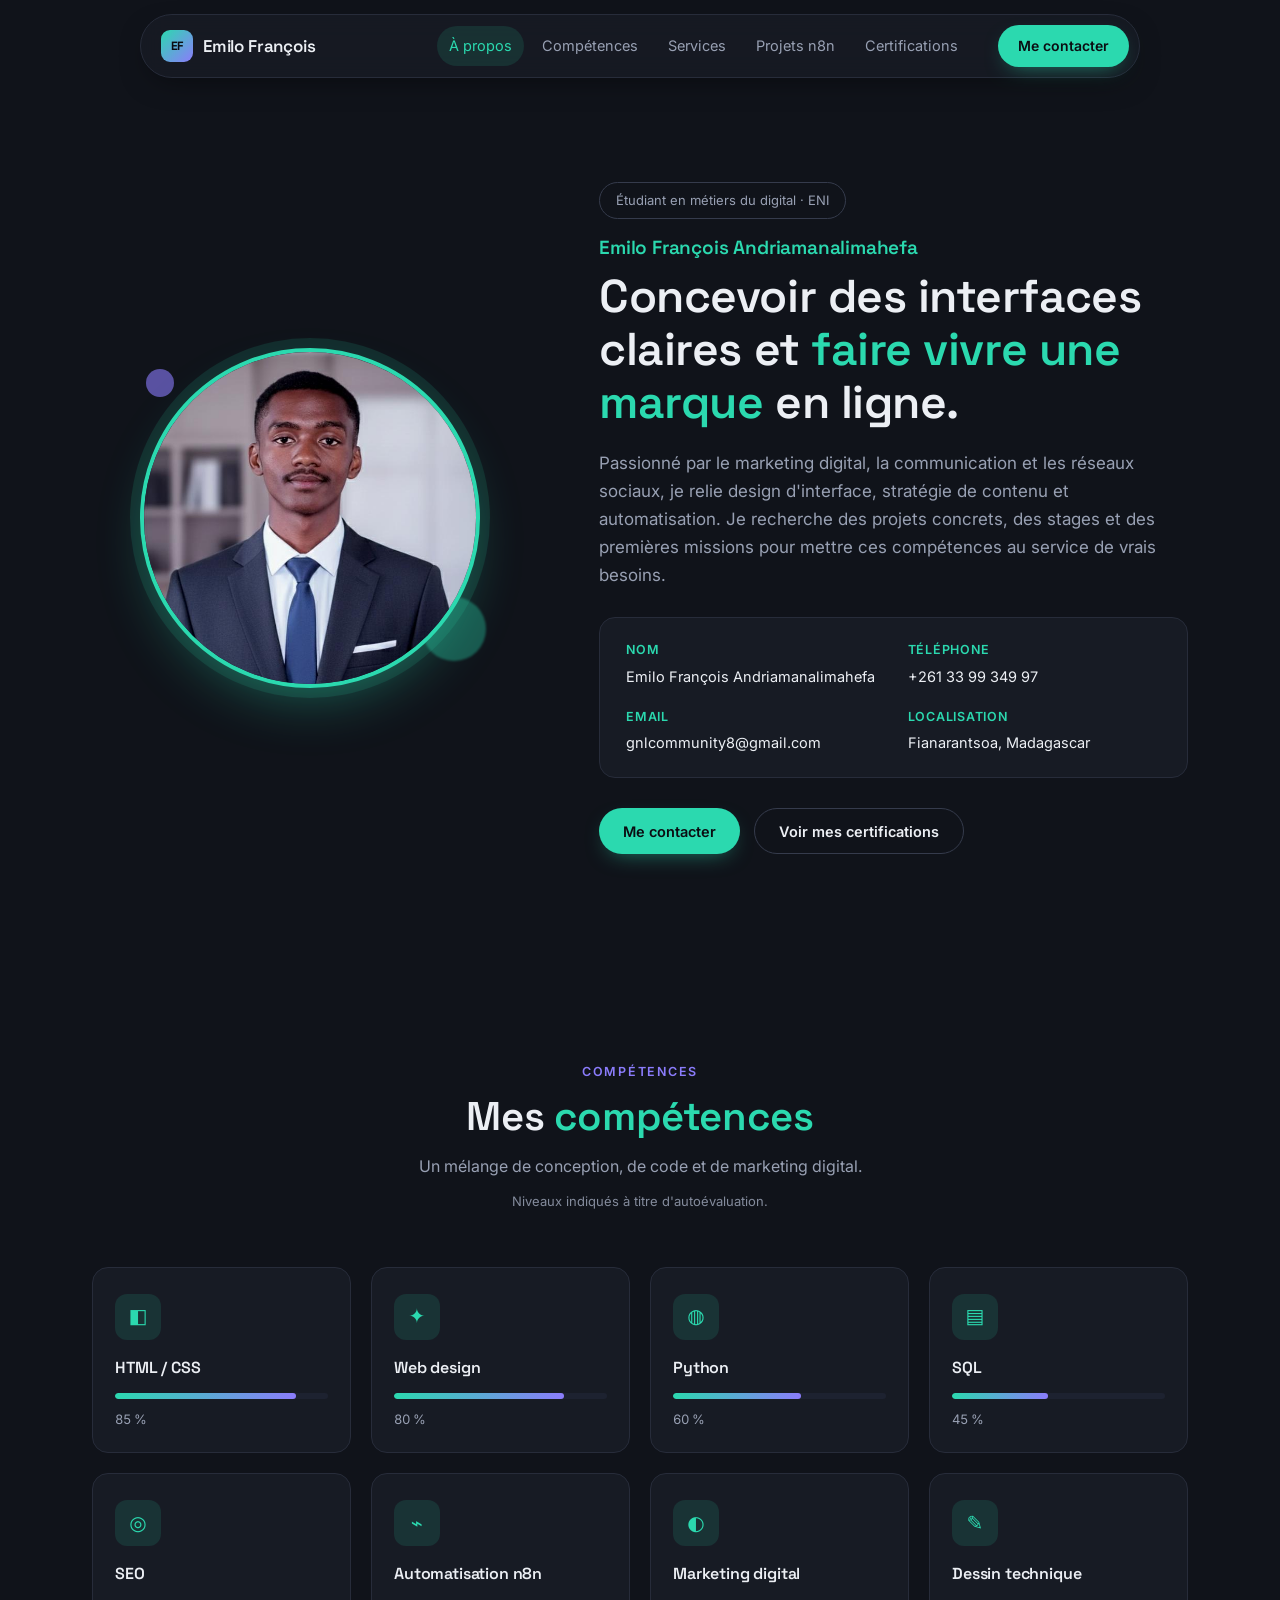
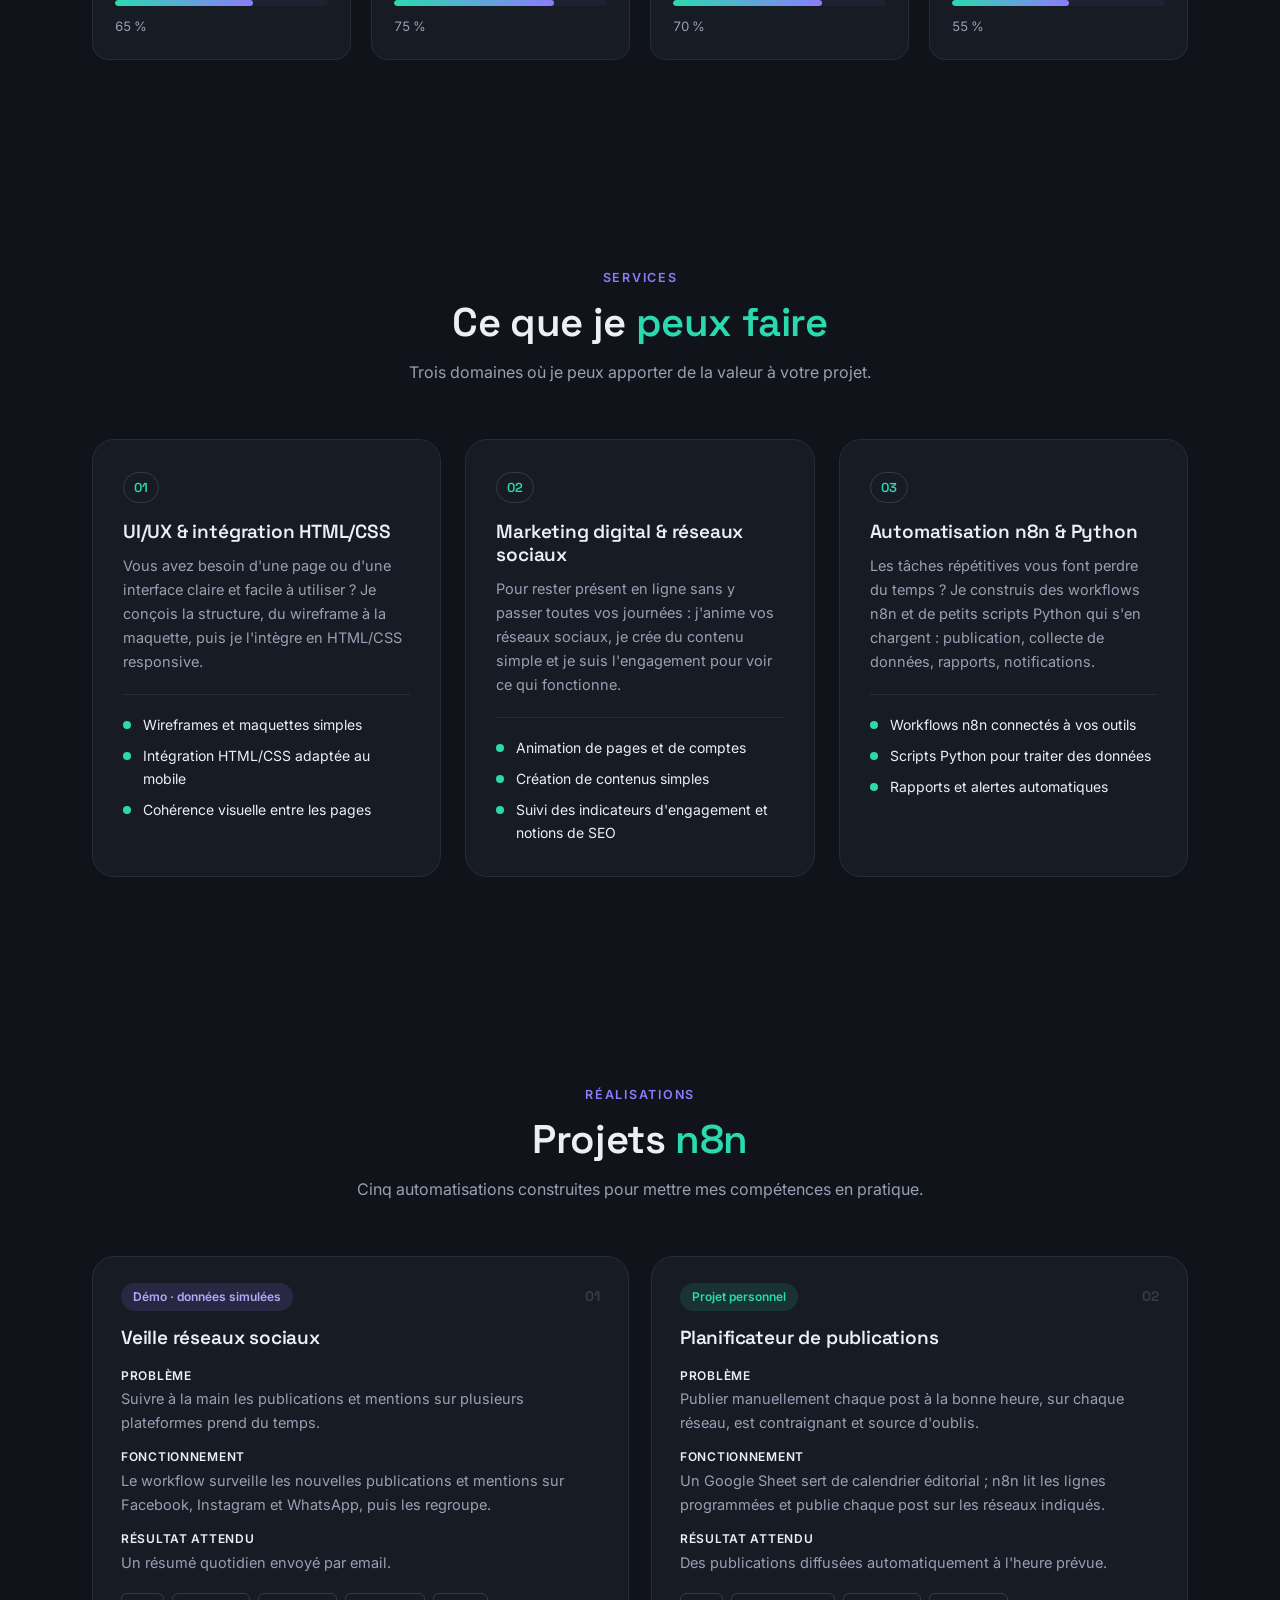
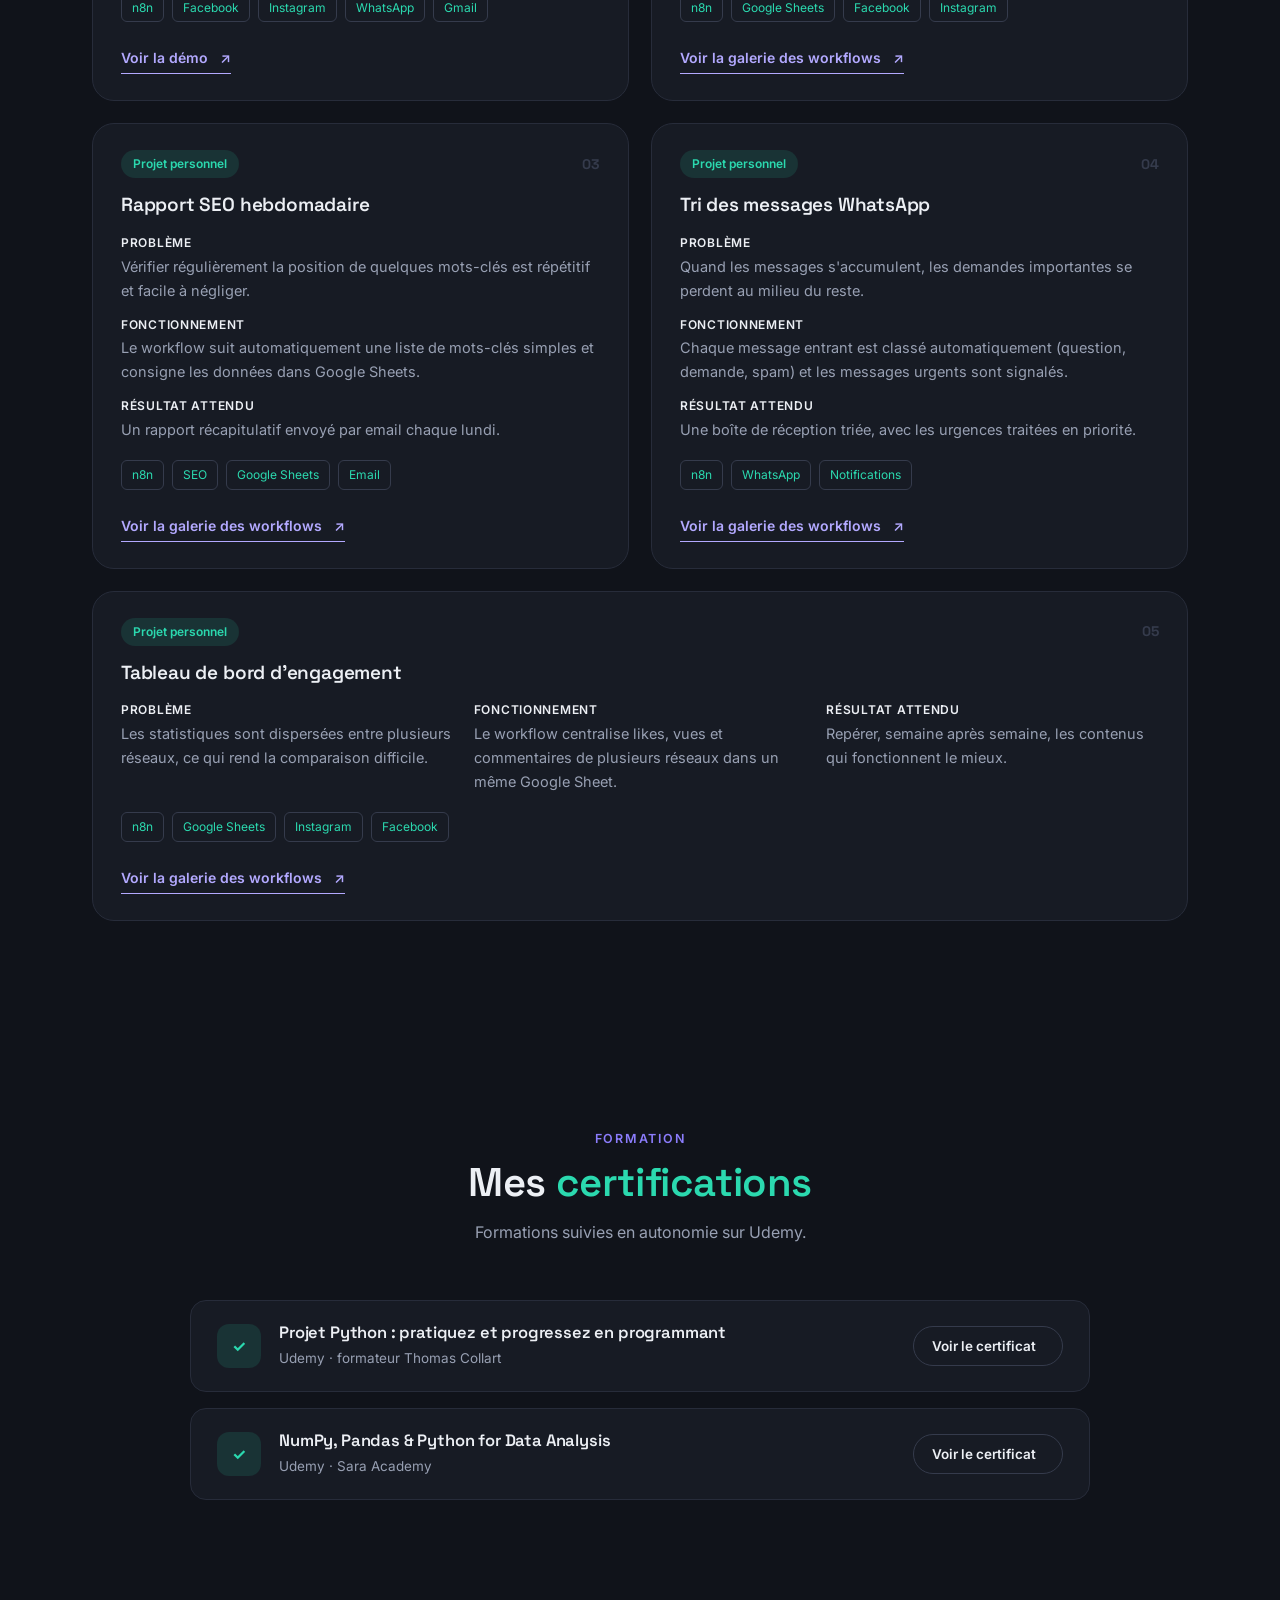
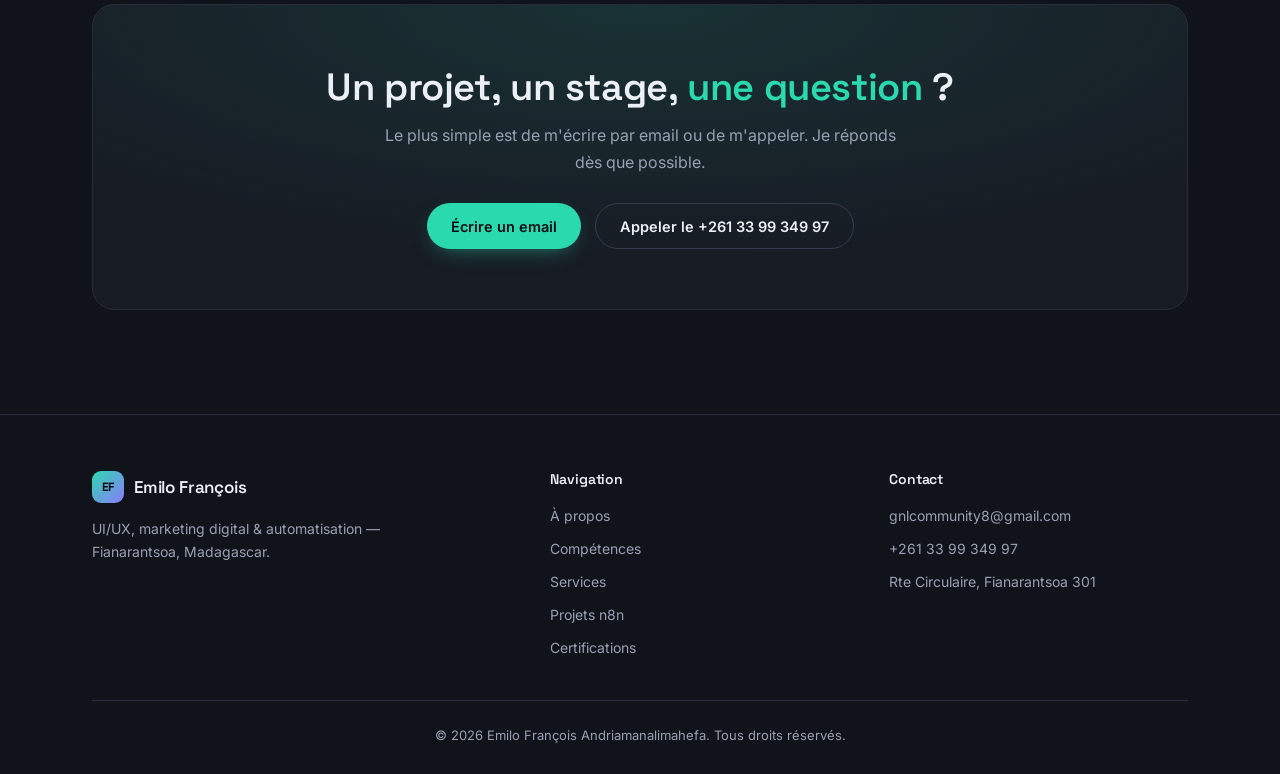
==== commit 90a60041: "Update index.html" ====
--- a/index.html
+++ b/index.html
@@ -17,11 +17,11 @@
   <link rel="preconnect" href="https://fonts.googleapis.com">
   <link rel="preconnect" href="https://fonts.gstatic.com" crossorigin>
   <link href="https://fonts.googleapis.com/css2?family=Space+Grotesk:wght@500;600;700&family=Inter:wght@400;500;600&display=swap" rel="stylesheet">
-  <link rel="stylesheet" href="style.css">
+  <link rel="stylesheet" href="Style.css">
 
   <!-- Signale au CSS que JavaScript est actif (sinon les barres restent visibles à leur valeur) -->
   <script>document.documentElement.classList.add('js');</script>
-  <script src="js/script.js" defer></script>
+  <script src="script.js" defer></script>
 </head>
 <body>
 
--- a/Style.css
+++ b/Style.css
@@ -0,0 +1,703 @@
+/* =========================================================
+   Portfolio — Emilo François Andriamanalimahefa
+   Sommaire :
+   1. Variables   2. Base   3. Utilitaires   4. Boutons
+   5. Navigation  6. À propos   7. Sections communes
+   8. Compétences 9. Services  10. Projets  11. Certifications
+   12. Contact    13. Pied de page   14. Responsive
+   15. Réduction des animations
+   ========================================================= */
+
+/* ---------- 1. Variables ---------- */
+:root {
+  --bg: #10131A;
+  --panel: #171B24;
+  --panel-2: #1D2230;
+  --border: #272C3A;
+  --border-strong: #353B4C;
+  --text: #ECEFF4;
+  --muted: #98A0B3;
+  --teal: #2BD9AF;
+  --teal-soft: rgba(43, 217, 175, 0.12);
+  --violet: #8B7CFB;
+  --violet-soft: rgba(139, 124, 251, 0.14);
+  --on-accent: #0B0D12;
+
+  --font-title: 'Space Grotesk', system-ui, sans-serif;
+  --font-body: 'Inter', system-ui, -apple-system, 'Segoe UI', sans-serif;
+
+  --radius-sm: 10px;
+  --radius: 16px;
+  --radius-lg: 22px;
+  --radius-pill: 999px;
+
+  --shadow: 0 10px 30px -12px rgba(0, 0, 0, 0.55);
+  --shadow-hover: 0 18px 40px -16px rgba(0, 0, 0, 0.7);
+  --ease: cubic-bezier(0.22, 0.61, 0.36, 1);
+
+  --wrap: 1160px;
+  --gutter: clamp(16px, 4vw, 32px);
+  --header-h: 84px;
+}
+
+/* ---------- 2. Base ---------- */
+*, *::before, *::after { box-sizing: border-box; }
+* { margin: 0; padding: 0; }
+
+html {
+  scroll-behavior: smooth;
+  scroll-padding-top: var(--header-h);
+  -webkit-text-size-adjust: 100%;
+}
+
+body {
+  background: var(--bg);
+  color: var(--text);
+  font-family: var(--font-body);
+  font-size: 16px;
+  line-height: 1.65;
+  overflow-x: hidden;
+  -webkit-font-smoothing: antialiased;
+}
+
+h1, h2, h3, .brand, .hero-name {
+  font-family: var(--font-title);
+  font-weight: 600;
+  line-height: 1.2;
+  letter-spacing: -0.01em;
+}
+
+img { display: block; max-width: 100%; height: auto; }
+ul { list-style: none; }
+a { color: inherit; text-decoration: none; }
+em { font-style: normal; color: var(--teal); }
+
+:focus-visible {
+  outline: 2px solid var(--teal);
+  outline-offset: 3px;
+  border-radius: 4px;
+}
+
+::selection { background: var(--teal); color: var(--on-accent); }
+
+/* ---------- 3. Utilitaires ---------- */
+.wrap {
+  width: 100%;
+  max-width: var(--wrap);
+  margin-inline: auto;
+  padding-inline: var(--gutter);
+}
+
+.visually-hidden {
+  position: absolute !important;
+  width: 1px; height: 1px;
+  padding: 0; margin: -1px;
+  overflow: hidden;
+  clip: rect(0 0 0 0);
+  white-space: nowrap;
+  border: 0;
+}
+
+.skip-link {
+  position: absolute;
+  left: 16px; top: -60px;
+  z-index: 200;
+  background: var(--teal);
+  color: var(--on-accent);
+  font-weight: 600;
+  padding: 10px 18px;
+  border-radius: var(--radius-pill);
+  transition: top 0.2s var(--ease);
+}
+.skip-link:focus { top: 16px; }
+
+/* ---------- 4. Boutons ---------- */
+.btn {
+  display: inline-flex;
+  align-items: center;
+  justify-content: center;
+  gap: 8px;
+  min-height: 46px;
+  padding: 12px 24px;
+  border-radius: var(--radius-pill);
+  font-size: 14.5px;
+  font-weight: 600;
+  line-height: 1.2;
+  text-align: center;
+  transition: background-color 0.25s var(--ease), color 0.25s var(--ease),
+              border-color 0.25s var(--ease), transform 0.25s var(--ease),
+              box-shadow 0.25s var(--ease);
+}
+
+.btn-solid {
+  background: var(--teal);
+  color: var(--on-accent);
+  box-shadow: 0 8px 22px -10px rgba(43, 217, 175, 0.6);
+}
+.btn-solid:hover {
+  background: #4DE3BF;
+  transform: translateY(-2px);
+  box-shadow: 0 12px 26px -10px rgba(43, 217, 175, 0.7);
+}
+
+.btn-ghost {
+  border: 1px solid var(--border-strong);
+  color: var(--text);
+  background: transparent;
+}
+.btn-ghost:hover {
+  border-color: var(--teal);
+  color: var(--teal);
+  background: var(--teal-soft);
+}
+
+.btn-sm { min-height: 40px; padding: 9px 18px; font-size: 13.5px; }
+
+.btn-row { display: flex; flex-wrap: wrap; gap: 14px; }
+.btn-row--center { justify-content: center; }
+
+/* ---------- 5. Navigation ---------- */
+.site-header {
+  position: sticky;
+  top: 0;
+  z-index: 100;
+  padding: 14px var(--gutter) 0;
+}
+
+.navbar {
+  position: relative;
+  max-width: 1000px;
+  margin-inline: auto;
+  display: flex;
+  align-items: center;
+  justify-content: space-between;
+  gap: 16px;
+  padding: 10px 10px 10px 20px;
+  background: rgba(23, 27, 36, 0.88);
+  border: 1px solid var(--border);
+  border-radius: var(--radius-pill);
+  box-shadow: var(--shadow);
+  backdrop-filter: blur(12px);
+  -webkit-backdrop-filter: blur(12px);
+}
+
+.brand {
+  display: inline-flex;
+  align-items: center;
+  gap: 10px;
+  font-size: 17px;
+  white-space: nowrap;
+}
+
+.brand-chip {
+  display: inline-flex;
+  align-items: center;
+  justify-content: center;
+  width: 32px; height: 32px;
+  border-radius: 9px;
+  background: linear-gradient(135deg, var(--teal), var(--violet));
+  color: var(--on-accent);
+  font-size: 12px;
+  font-weight: 700;
+}
+
+.nav-menu {
+  display: flex;
+  align-items: center;
+  gap: 28px;
+}
+
+.nav-links { display: flex; gap: 6px; }
+
+.nav-links a {
+  display: block;
+  padding: 8px 12px;
+  border-radius: var(--radius-pill);
+  font-size: 14.5px;
+  color: var(--muted);
+  transition: color 0.2s var(--ease), background-color 0.2s var(--ease);
+}
+.nav-links a:hover { color: var(--text); }
+.nav-links a[aria-current="true"] { color: var(--teal); background: var(--teal-soft); }
+
+.nav-cta { min-height: 42px; padding: 10px 20px; font-size: 14px; }
+
+/* Bouton burger : masqué sur grand écran */
+.nav-toggle {
+  display: none;
+  width: 44px; height: 44px;
+  border: 1px solid var(--border-strong);
+  border-radius: 50%;
+  background: transparent;
+  cursor: pointer;
+  flex-direction: column;
+  align-items: center;
+  justify-content: center;
+  gap: 4px;
+}
+.nav-toggle-bar {
+  display: block;
+  width: 18px; height: 2px;
+  border-radius: 2px;
+  background: var(--text);
+  transition: transform 0.25s var(--ease), opacity 0.2s var(--ease);
+}
+.nav-toggle[aria-expanded="true"] .nav-toggle-bar:nth-child(1) { transform: translateY(6px) rotate(45deg); }
+.nav-toggle[aria-expanded="true"] .nav-toggle-bar:nth-child(2) { opacity: 0; }
+.nav-toggle[aria-expanded="true"] .nav-toggle-bar:nth-child(3) { transform: translateY(-6px) rotate(-45deg); }
+
+/* ---------- 6. À propos / introduction ---------- */
+.hero { padding-top: clamp(48px, 8vw, 96px); }
+
+.hero-grid {
+  display: grid;
+  grid-template-columns: 0.85fr 1.15fr;
+  gap: clamp(40px, 6vw, 72px);
+  align-items: center;
+}
+
+.hero-photo { display: flex; justify-content: center; }
+
+.photo-frame {
+  position: relative;
+  width: min(100%, 340px);
+  aspect-ratio: 1;
+}
+
+.photo,
+.photo-fallback {
+  position: relative;
+  z-index: 1;
+  width: 100%;
+  height: 100%;
+  border-radius: 50%;
+  border: 4px solid var(--teal);
+  box-shadow: 0 0 0 10px var(--teal-soft), 0 24px 60px -20px rgba(43, 217, 175, 0.45);
+}
+
+.photo { object-fit: cover; object-position: center top; background: var(--panel-2); }
+
+/* Affiché seulement si emilo.jpeg ne se charge pas (classe ajoutée par JS) */
+.photo-fallback {
+  display: none;
+  align-items: center;
+  justify-content: center;
+  background: var(--panel-2);
+  font-family: var(--font-title);
+  font-size: 64px;
+  color: var(--teal);
+}
+.photo-frame.is-missing .photo { display: none; }
+.photo-frame.is-missing .photo-fallback { display: flex; }
+
+/* Pastilles décoratives, positionnées par rapport au cadre de la photo */
+.photo-dot {
+  position: absolute;
+  z-index: 0;
+  border-radius: 50%;
+  background: var(--teal);
+}
+.photo-dot--lg {
+  width: 64px; height: 64px;
+  right: -6px; bottom: 8%;
+  opacity: 0.35;
+  filter: blur(1px);
+}
+.photo-dot--sm {
+  width: 28px; height: 28px;
+  left: 2%; top: 6%;
+  background: var(--violet);
+  opacity: 0.6;
+}
+
+.eyebrow {
+  display: inline-block;
+  margin-bottom: 18px;
+  padding: 7px 16px;
+  border: 1px solid var(--border-strong);
+  border-radius: var(--radius-pill);
+  font-size: 13px;
+  color: var(--muted);
+}
+
+.hero-name {
+  font-size: clamp(16px, 2vw, 19px);
+  color: var(--teal);
+  margin-bottom: 10px;
+}
+
+.hero-title {
+  font-size: clamp(30px, 4.4vw, 46px);
+  line-height: 1.15;
+  margin-bottom: 20px;
+}
+
+.lead {
+  color: var(--muted);
+  font-size: clamp(15.5px, 1.6vw, 17px);
+  max-width: 56ch;
+  margin-bottom: 28px;
+}
+
+.infobox {
+  display: grid;
+  grid-template-columns: repeat(2, minmax(0, 1fr));
+  gap: 18px 28px;
+  padding: 22px 26px;
+  margin-bottom: 30px;
+  background: var(--panel);
+  border: 1px solid var(--border);
+  border-radius: var(--radius);
+}
+.infobox dt { color: var(--teal); font-size: 12.5px; font-weight: 600; text-transform: uppercase; letter-spacing: 0.06em; }
+.infobox dd { margin-top: 4px; font-size: 14.5px; overflow-wrap: anywhere; }
+.infobox a { transition: color 0.2s var(--ease); }
+.infobox a:hover { color: var(--teal); }
+
+/* ---------- 7. Sections communes ---------- */
+.section { padding-block: clamp(64px, 9vw, 104px); }
+
+.section-head {
+  max-width: 640px;
+  margin: 0 auto clamp(36px, 5vw, 54px);
+  text-align: center;
+}
+.section-kicker {
+  font-size: 12.5px;
+  font-weight: 600;
+  text-transform: uppercase;
+  letter-spacing: 0.14em;
+  color: var(--violet);
+  margin-bottom: 10px;
+}
+.section-head h2 { font-size: clamp(28px, 3.8vw, 40px); }
+.section-head p:not(.section-kicker) { color: var(--muted); margin-top: 12px; }
+.section-head .note { font-size: 13px; margin-top: 6px; opacity: 0.85; }
+
+/* Carte de base partagée */
+.skill-card, .svc-card, .proj-card, .cert {
+  background: var(--panel);
+  border: 1px solid var(--border);
+  transition: border-color 0.3s var(--ease), transform 0.3s var(--ease), box-shadow 0.3s var(--ease);
+}
+.skill-card:hover, .svc-card:hover, .proj-card:hover, .cert:hover {
+  border-color: var(--border-strong);
+  transform: translateY(-3px);
+  box-shadow: var(--shadow-hover);
+}
+
+/* ---------- 8. Compétences ---------- */
+.skill-grid {
+  display: grid;
+  grid-template-columns: repeat(4, minmax(0, 1fr));
+  gap: 20px;
+}
+
+.skill-card {
+  border-radius: var(--radius);
+  padding: 26px 22px 22px;
+}
+
+.skill-icon {
+  display: flex;
+  align-items: center;
+  justify-content: center;
+  width: 46px; height: 46px;
+  margin-bottom: 18px;
+  border-radius: 12px;
+  background: var(--teal-soft);
+  color: var(--teal);
+  font-size: 20px;
+}
+
+.skill-card h3 { font-size: 16px; margin-bottom: 16px; }
+
+.meter {
+  height: 6px;
+  border-radius: var(--radius-pill);
+  background: var(--panel-2);
+  overflow: hidden;
+}
+
+/* Sans JS : la barre est directement à sa valeur */
+.meter-fill {
+  display: block;
+  height: 100%;
+  width: var(--level, 0%);
+  border-radius: inherit;
+  background: linear-gradient(90deg, var(--teal), var(--violet));
+}
+
+/* Avec JS : la barre part de 0 puis se remplit à l'apparition */
+.js .meter-fill { width: 0; transition: width 1.1s var(--ease); }
+.js .skill-card.is-visible .meter-fill { width: var(--level, 0%); }
+
+.pct { margin-top: 10px; font-size: 13px; color: var(--muted); font-variant-numeric: tabular-nums; }
+
+/* ---------- 9. Services ---------- */
+.svc-grid {
+  display: grid;
+  grid-template-columns: repeat(3, minmax(0, 1fr));
+  gap: 24px;
+}
+
+.svc-card {
+  display: flex;
+  flex-direction: column;
+  border-radius: var(--radius-lg);
+  padding: 32px 30px;
+}
+.svc-num {
+  font-family: var(--font-title);
+  font-size: 13px;
+  font-weight: 600;
+  color: var(--teal);
+  padding: 4px 10px;
+  border: 1px solid var(--border-strong);
+  border-radius: var(--radius-pill);
+  align-self: flex-start;
+}
+.svc-card h3 { font-size: 19px; margin: 18px 0 10px; }
+.svc-card > p { color: var(--muted); font-size: 14.5px; }
+
+.svc-list {
+  margin-top: 20px;
+  padding-top: 18px;
+  border-top: 1px solid var(--border);
+  display: grid;
+  gap: 8px;
+  font-size: 14px;
+}
+.svc-list li { position: relative; padding-left: 20px; }
+.svc-list li::before {
+  content: "";
+  position: absolute;
+  left: 0; top: 0.6em;
+  width: 8px; height: 8px;
+  border-radius: 50%;
+  background: var(--teal);
+}
+
+/* ---------- 10. Projets ---------- */
+.proj-grid {
+  display: grid;
+  grid-template-columns: repeat(2, minmax(0, 1fr));
+  gap: 22px;
+}
+
+.proj-card {
+  display: flex;
+  flex-direction: column;
+  border-radius: var(--radius-lg);
+  padding: 26px 28px;
+}
+.proj-card--wide { grid-column: 1 / -1; }
+
+.proj-top { display: flex; align-items: center; justify-content: space-between; margin-bottom: 16px; }
+.proj-index { font-family: var(--font-title); font-size: 14px; color: var(--border-strong); font-weight: 700; }
+
+.badge {
+  display: inline-block;
+  font-size: 12px;
+  font-weight: 600;
+  padding: 4px 12px;
+  border-radius: var(--radius-pill);
+  color: var(--teal);
+  background: var(--teal-soft);
+}
+.badge-violet { color: #B3A9FF; background: var(--violet-soft); }
+
+.proj-card h3 { font-size: 19px; margin-bottom: 16px; }
+
+.proj-details { display: grid; gap: 12px; margin-bottom: 18px; }
+.proj-details dt { font-size: 12px; font-weight: 600; text-transform: uppercase; letter-spacing: 0.06em; color: var(--text); }
+.proj-details dd { font-size: 14.5px; color: var(--muted); margin-top: 2px; }
+.proj-details--row { grid-template-columns: repeat(3, minmax(0, 1fr)); gap: 20px; }
+
+.tags { display: flex; flex-wrap: wrap; gap: 8px; margin-bottom: 20px; }
+.tags li {
+  font-size: 12px;
+  color: var(--teal);
+  border: 1px solid var(--border-strong);
+  padding: 4px 10px;
+  border-radius: 6px;
+}
+
+.proj-link {
+  margin-top: auto;
+  align-self: flex-start;
+  display: inline-flex;
+  align-items: center;
+  gap: 6px;
+  min-height: 32px;
+  font-size: 14px;
+  font-weight: 600;
+  color: #B3A9FF;
+  border-bottom: 1px solid currentColor;
+  transition: color 0.2s var(--ease);
+}
+.proj-link:hover { color: var(--teal); }
+
+/* ---------- 11. Certifications ---------- */
+.cert-list { display: grid; gap: 16px; max-width: 900px; margin-inline: auto; }
+
+.cert {
+  display: flex;
+  align-items: center;
+  gap: 18px;
+  border-radius: var(--radius);
+  padding: 22px 26px;
+}
+.cert-icon {
+  flex: 0 0 auto;
+  display: flex;
+  align-items: center;
+  justify-content: center;
+  width: 44px; height: 44px;
+  border-radius: 12px;
+  background: var(--teal-soft);
+  color: var(--teal);
+  font-weight: 700;
+}
+.cert-body { flex: 1 1 auto; min-width: 0; }
+.cert h3 { font-size: 16.5px; }
+.cert p { color: var(--muted); font-size: 13.5px; margin-top: 4px; }
+.cert .btn { flex: 0 0 auto; }
+
+/* ---------- 12. Contact ---------- */
+.section--contact { padding-top: 0; }
+
+.contact-card {
+  text-align: center;
+  padding: clamp(36px, 6vw, 60px) clamp(20px, 5vw, 48px);
+  border-radius: var(--radius-lg);
+  border: 1px solid var(--border);
+  background:
+    radial-gradient(120% 140% at 50% 0%, var(--teal-soft), transparent 60%),
+    var(--panel);
+}
+.contact-card h2 { font-size: clamp(26px, 3.6vw, 38px); margin-bottom: 12px; }
+.contact-card p { color: var(--muted); max-width: 52ch; margin: 0 auto 28px; }
+
+/* ---------- 13. Pied de page ---------- */
+.site-footer { border-top: 1px solid var(--border); padding: 56px 0 28px; }
+
+.foot-grid {
+  display: grid;
+  grid-template-columns: 1.4fr 1fr 1fr;
+  gap: 40px;
+  margin-bottom: 40px;
+}
+.foot-text { color: var(--muted); font-size: 14px; margin-top: 14px; max-width: 34ch; }
+.foot-title { font-family: var(--font-title); font-size: 14px; margin-bottom: 16px; }
+.foot-list {
+  display: flex;
+  flex-direction: column;
+  gap: 10px;
+  font-size: 14px;
+  font-style: normal;
+  color: var(--muted);
+}
+.foot-list a { transition: color 0.2s var(--ease); overflow-wrap: anywhere; }
+.foot-list a:hover { color: var(--teal); }
+.foot-bottom {
+  text-align: center;
+  font-size: 13px;
+  color: var(--muted);
+  border-top: 1px solid var(--border);
+  padding-top: 24px;
+}
+
+/* ---------- 14. Responsive ---------- */
+@media (max-width: 1024px) {
+  .skill-grid { grid-template-columns: repeat(3, minmax(0, 1fr)); }
+}
+
+@media (max-width: 900px) {
+  :root { --header-h: 76px; }
+
+  .hero-grid { grid-template-columns: 1fr; text-align: center; }
+  .photo-frame { width: min(70vw, 280px); }
+  .lead { margin-inline: auto; }
+  .infobox { text-align: left; }
+  .hero-text .btn-row { justify-content: center; }
+
+  .skill-grid { grid-template-columns: repeat(2, minmax(0, 1fr)); }
+  .svc-grid { grid-template-columns: 1fr; max-width: 620px; margin-inline: auto; }
+  .proj-details--row { grid-template-columns: 1fr; gap: 12px; }
+  .foot-grid { grid-template-columns: 1fr 1fr; }
+  .foot-grid > :first-child { grid-column: 1 / -1; }
+
+  /* --- Menu mobile --- */
+  .nav-toggle { display: inline-flex; }
+
+  .nav-menu {
+    position: absolute;
+    top: calc(100% + 10px);
+    left: 0; right: 0;
+    flex-direction: column;
+    align-items: stretch;
+    gap: 14px;
+    padding: 14px;
+    background: var(--panel);
+    border: 1px solid var(--border);
+    border-radius: var(--radius-lg);
+    box-shadow: var(--shadow-hover);
+    opacity: 0;
+    visibility: hidden;
+    transform: translateY(-8px);
+    transition: opacity 0.2s var(--ease), transform 0.2s var(--ease), visibility 0s linear 0.2s;
+  }
+  .nav-menu.is-open {
+    opacity: 1;
+    visibility: visible;
+    transform: none;
+    transition: opacity 0.2s var(--ease), transform 0.2s var(--ease);
+  }
+  .nav-links { flex-direction: column; gap: 2px; }
+  .nav-links a { padding: 12px 14px; font-size: 16px; border-radius: var(--radius-sm); }
+  .nav-cta { width: 100%; min-height: 48px; }
+}
+
+/* Sans JS, le menu mobile reste accessible : affiché en dessous de la barre */
+@media (max-width: 900px) {
+  html:not(.js) .nav-toggle { display: none; }
+  html:not(.js) .navbar { flex-wrap: wrap; border-radius: var(--radius-lg); }
+  html:not(.js) .nav-menu {
+    position: static; opacity: 1; visibility: visible; transform: none;
+    width: 100%; box-shadow: none; border: 0; padding: 4px 0 0; background: transparent;
+  }
+}
+
+@media (max-width: 720px) {
+  .proj-grid { grid-template-columns: 1fr; }
+  .proj-card--wide { grid-column: auto; }
+  .cert { flex-wrap: wrap; }
+  .cert .btn { width: 100%; }
+}
+
+@media (max-width: 520px) {
+  .navbar { padding-left: 14px; }
+  .brand { font-size: 16px; }
+  .infobox { grid-template-columns: 1fr; padding: 20px; }
+  .skill-grid { gap: 14px; }
+  .skill-card { padding: 20px 16px 18px; }
+  .skill-card h3 { font-size: 15px; }
+  .svc-card, .proj-card { padding: 24px 20px; }
+  .btn-row .btn { width: 100%; }
+  .foot-grid { grid-template-columns: 1fr; gap: 30px; }
+}
+
+@media (max-width: 360px) {
+  .skill-grid { grid-template-columns: 1fr; }
+}
+
+/* ---------- 15. Réduction des animations ---------- */
+@media (prefers-reduced-motion: reduce) {
+  html { scroll-behavior: auto; }
+  *, *::before, *::after {
+    transition-duration: 0.01ms !important;
+    animation-duration: 0.01ms !important;
+  }
+  .skill-card:hover, .svc-card:hover, .proj-card:hover, .cert:hover, .btn-solid:hover { transform: none; }
+}
